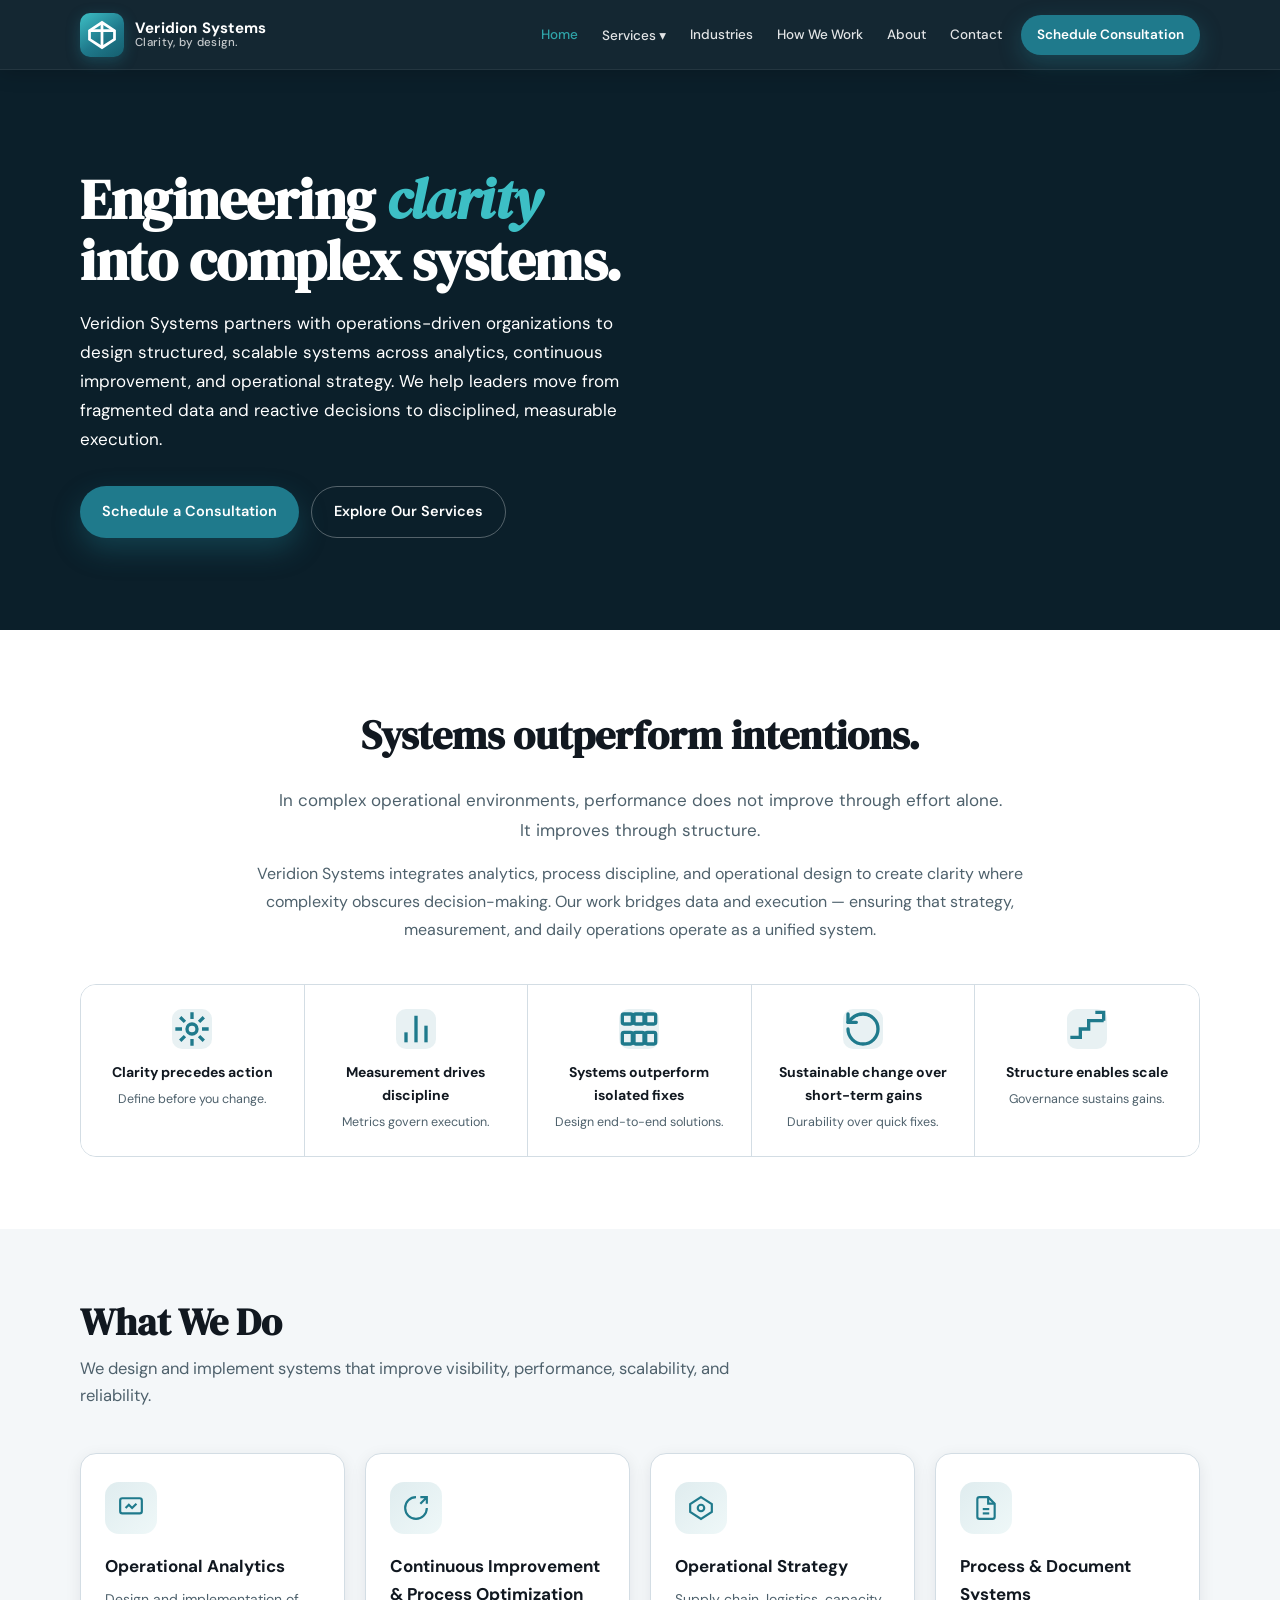
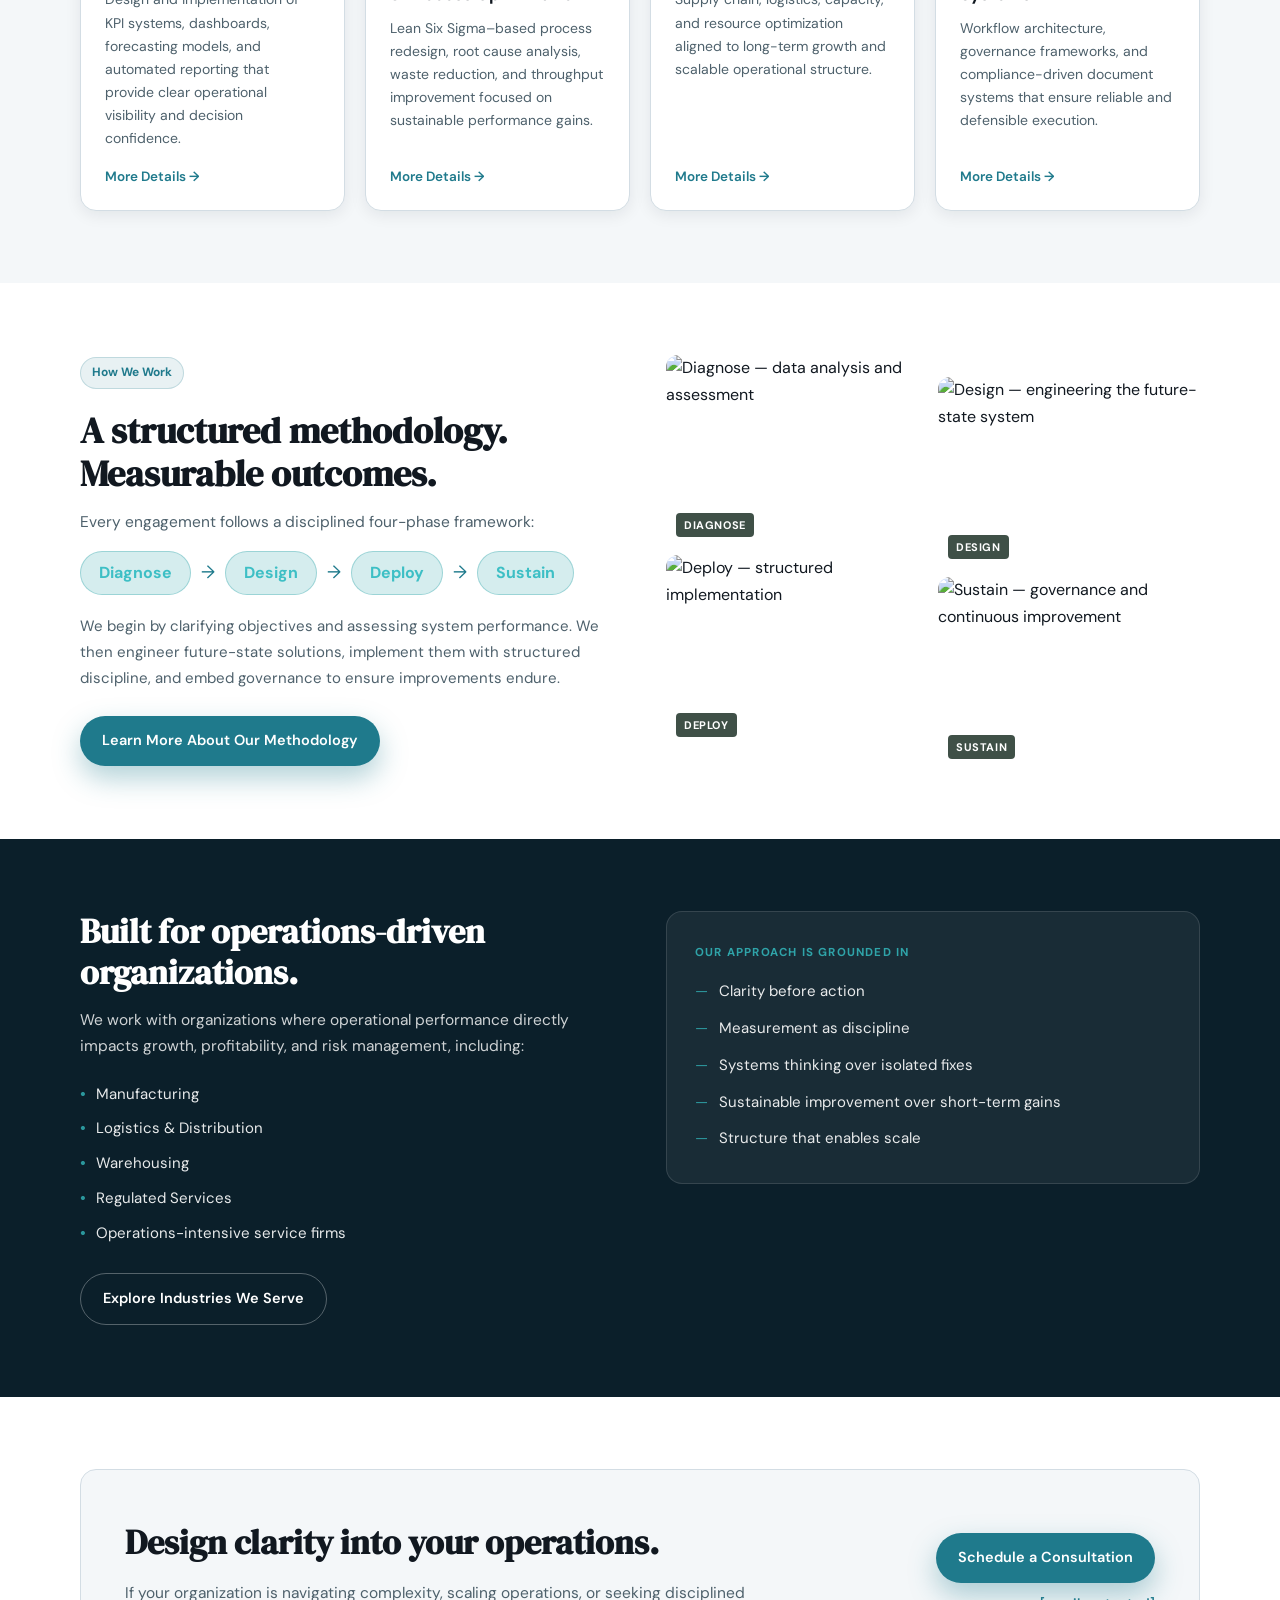
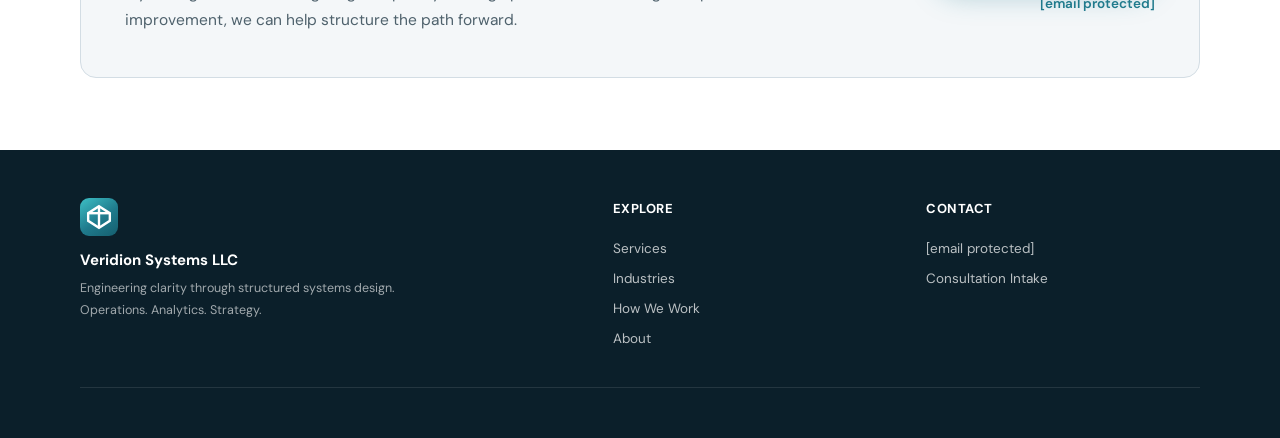
==== index.html @ 19aba58c "Add files via upload" ====
<!doctype html>
<html lang="en">
<head>
  <meta charset="utf-8"/>
  <meta name="viewport" content="width=device-width, initial-scale=1"/>
  <title>Veridion Systems — Engineering Consulting | Clarity, by design.</title>
  <meta name="description" content="Veridion Systems partners with operations-driven organizations to design structured, scalable systems across analytics, continuous improvement, and operational strategy."/>
  <link rel="stylesheet" href="assets/css/main.css"/>
</head>
<body>

<header class="site-header">
  <div class="container">
    <div class="navbar">
      <a class="brand" href="index.html">
        <div class="brand-logo">
          <svg viewBox="0 0 24 24" fill="none" stroke="currentColor" stroke-width="2.2">
            <polygon points="12,2 22,8.5 22,15.5 12,22 2,15.5 2,8.5"/>
            <line x1="12" y1="2" x2="12" y2="22"/>
            <line x1="2" y1="8.5" x2="22" y2="8.5"/>
          </svg>
        </div>
        <div class="brand-name"><strong>Veridion Systems</strong><span>Clarity, by design.</span></div>
      </a>
      <button class="mobile-toggle" type="button" data-nav-toggle>☰ Menu</button>
      <nav class="nav" data-nav>
        <a href="index.html" aria-current="page">Home</a>
        <div class="dropdown">
          <a href="services.html">Services ▾</a>
          <div class="dropdown-panel">
            <a href="services.html#analytics">Operational Analytics</a>
            <a href="services.html#improvement">Continuous Improvement &amp; Process Optimization</a>
            <a href="services.html#strategy">Operational Strategy</a>
            <a href="services.html#systems">Process &amp; Document Systems</a>
          </div>
        </div>
        <a href="industries.html">Industries</a>
        <a href="how-we-work.html">How We Work</a>
        <a href="about.html">About</a>
        <a href="contact.html">Contact</a>
        <a href="contact.html" class="cta-btn">Schedule Consultation</a>
      </nav>
    </div>
  </div>
</header>

<!-- HERO -->
<section class="hero">
  <div class="container">
    <div class="hero-inner">
      <h1 class="fade-up fade-up-d1">Engineering <em>clarity</em><br>into complex systems.</h1>
      <p class="fade-up fade-up-d2">
        Veridion Systems partners with operations-driven organizations to design structured, scalable systems across analytics,
        continuous improvement, and operational strategy. We help leaders move from fragmented data and reactive decisions
        to disciplined, measurable execution.
      </p>
      <div class="btn-row fade-up fade-up-d3">
        <a href="contact.html" class="btn btn-primary">Schedule a Consultation</a>
        <a href="services.html" class="btn btn-outline">Explore Our Services</a>
      </div>
    </div>
  </div>
</section>

<!-- POSITIONING -->
<section class="section">
  <div class="container">
    <div style="max-width:820px;margin:0 auto;text-align:center;" data-reveal>
      <h2 class="serif" style="font-size:clamp(28px,3.5vw,40px);margin-bottom:18px;">Systems outperform intentions.</h2>
      <p style="font-size:17px;color:var(--muted);line-height:1.75;margin-bottom:14px;">
        In complex operational environments, performance does not improve through effort alone.<br>
        It improves through structure.
      </p>
      <p style="font-size:16px;color:var(--muted);line-height:1.75;">
        Veridion Systems integrates analytics, process discipline, and operational design to create clarity where complexity
        obscures decision-making. Our work bridges data and execution — ensuring that strategy, measurement, and daily operations
        operate as a unified system.
      </p>
    </div>

    <div class="principles-grid mt-10" data-reveal>
      <div class="principle-item">
        <div class="p-icon"><svg viewBox="0 0 24 24" fill="none" stroke="currentColor" stroke-width="2"><circle cx="12" cy="12" r="3"/><path d="M12 2v4M12 18v4M4.93 4.93l2.83 2.83M16.24 16.24l2.83 2.83M2 12h4M18 12h4M4.93 19.07l2.83-2.83M16.24 7.76l2.83-2.83"/></svg></div>
        <h4>Clarity precedes action</h4>
        <p>Define before you change.</p>
      </div>
      <div class="principle-item">
        <div class="p-icon"><svg viewBox="0 0 24 24" fill="none" stroke="currentColor" stroke-width="2"><line x1="18" y1="20" x2="18" y2="10"/><line x1="12" y1="20" x2="12" y2="4"/><line x1="6" y1="20" x2="6" y2="14"/></svg></div>
        <h4>Measurement drives discipline</h4>
        <p>Metrics govern execution.</p>
      </div>
      <div class="principle-item">
        <div class="p-icon"><svg viewBox="0 0 24 24" fill="none" stroke="currentColor" stroke-width="2"><rect x="2" y="3" width="6" height="6" rx="1"/><rect x="9" y="3" width="6" height="6" rx="1"/><rect x="16" y="3" width="6" height="6" rx="1"/><rect x="2" y="14" width="6" height="7" rx="1"/><rect x="9" y="14" width="6" height="7" rx="1"/><rect x="16" y="14" width="6" height="7" rx="1"/></svg></div>
        <h4>Systems outperform isolated fixes</h4>
        <p>Design end-to-end solutions.</p>
      </div>
      <div class="principle-item">
        <div class="p-icon"><svg viewBox="0 0 24 24" fill="none" stroke="currentColor" stroke-width="2" stroke-linecap="round" stroke-linejoin="round">
          <path d="M3 12a9 9 0 1 0 9-9 9.75 9.75 0 0 0-6.74 2.74L3 8"/>
          <path d="M3 3v5h5"/>
        </svg></div>
        <h4>Sustainable change over short-term gains</h4>
        <p>Durability over quick fixes.</p>
      </div>
      <div class="principle-item">
        <div class="p-icon"><svg viewBox="0 0 24 24" fill="none" stroke="currentColor" stroke-width="2"><polyline points="22,7 13,7 13,12 8,12 8,17 2,17"/><polyline points="17,2 22,2 22,7"/></svg></div>
        <h4>Structure enables scale</h4>
        <p>Governance sustains gains.</p>
      </div>
    </div>
  </div>
</section>

<!-- CORE SERVICES PREVIEW -->
<section class="section section-alt">
  <div class="container">
    <div class="section-header" data-reveal>
      <h2>What We Do</h2>
      <p>We design and implement systems that improve visibility, performance, scalability, and reliability.</p>
    </div>
    <div class="grid-4" data-reveal>
      <div class="service-card">
        <div class="s-icon"><svg viewBox="0 0 24 24" fill="none" stroke="currentColor" stroke-width="2"><rect x="2" y="3" width="20" height="14" rx="2"/><path d="M7 12l3-3 3 3 4-4"/></svg></div>
        <h3>Operational Analytics</h3>
        <p>Design and implementation of KPI systems, dashboards, forecasting models, and automated reporting that provide clear operational visibility and decision confidence.</p>
        <a href="services.html#analytics" class="more-link">More Details →</a>
      </div>
      <div class="service-card">
        <div class="s-icon"><svg viewBox="0 0 24 24" fill="none" stroke="currentColor" stroke-width="2"><path d="M12 2a10 10 0 1 0 10 10"/><path d="M22 2l-6 6M16 2h6v6"/></svg></div>
        <h3>Continuous Improvement &amp; Process Optimization</h3>
        <p>Lean Six Sigma–based process redesign, root cause analysis, waste reduction, and throughput improvement focused on sustainable performance gains.</p>
        <a href="services.html#improvement" class="more-link">More Details →</a>
      </div>
      <div class="service-card">
        <div class="s-icon"><svg viewBox="0 0 24 24" fill="none" stroke="currentColor" stroke-width="2"><polygon points="12,2 22,8.5 22,15.5 12,22 2,15.5 2,8.5"/><circle cx="12" cy="12" r="3"/></svg></div>
        <h3>Operational Strategy</h3>
        <p>Supply chain, logistics, capacity, and resource optimization aligned to long-term growth and scalable operational structure.</p>
        <a href="services.html#strategy" class="more-link">More Details →</a>
      </div>
      <div class="service-card">
        <div class="s-icon"><svg viewBox="0 0 24 24" fill="none" stroke="currentColor" stroke-width="2"><path d="M14 2H6a2 2 0 0 0-2 2v16a2 2 0 0 0 2 2h12a2 2 0 0 0 2-2V8z"/><polyline points="14,2 14,8 20,8"/><line x1="9" y1="13" x2="15" y2="13"/><line x1="9" y1="17" x2="15" y2="17"/></svg></div>
        <h3>Process &amp; Document Systems</h3>
        <p>Workflow architecture, governance frameworks, and compliance-driven document systems that ensure reliable and defensible execution.</p>
        <a href="services.html#systems" class="more-link">More Details →</a>
      </div>
    </div>
  </div>
</section>

<!-- HOW WE WORK PREVIEW -->
<section class="section">
  <div class="container">
    <div style="display:grid;grid-template-columns:1fr 1fr;gap:52px;align-items:center;" data-reveal>
      <div>
        <div class="badge">How We Work</div>
        <h2 class="serif" style="font-size:clamp(24px,3vw,36px);line-height:1.2;margin:10px 0 14px;">
          A structured methodology.<br>Measurable outcomes.
        </h2>
        <p style="color:var(--muted);font-size:15.5px;line-height:1.75;margin-bottom:14px;">Every engagement follows a disciplined four-phase framework:</p>
        <div class="fw-steps" style="margin-bottom:18px;">
          <div class="fw-step"><span>Diagnose</span></div>
          <div class="fw-arrow">→</div>
          <div class="fw-step"><span>Design</span></div>
          <div class="fw-arrow">→</div>
          <div class="fw-step"><span>Deploy</span></div>
          <div class="fw-arrow">→</div>
          <div class="fw-step"><span>Sustain</span></div>
        </div>
        <p style="color:var(--muted);font-size:15px;line-height:1.75;margin-bottom:24px;">
          We begin by clarifying objectives and assessing system performance. We then engineer future-state solutions,
          implement them with structured discipline, and embed governance to ensure improvements endure.
        </p>
        <a href="how-we-work.html" class="btn btn-primary">Learn More About Our Methodology</a>
      </div>
      <div style="display:grid;grid-template-columns:1fr 1fr;gap:10px;">
        <!-- Diagnose: analyst reviewing KPI screens -->
        <div style="position:relative;border-radius:12px;overflow:hidden;height:190px;">
          <img src="https://images.unsplash.com/photo-1460925895917-afdab827c52f?w=600&q=85" alt="Diagnose — data analysis and assessment" style="width:100%;height:100%;object-fit:cover;">
          <div style="position:absolute;bottom:8px;left:10px;background:rgba(10,31,20,.78);color:white;font-size:11px;font-weight:700;letter-spacing:.6px;text-transform:uppercase;padding:3px 8px;border-radius:4px;">Diagnose</div>
        </div>
        <!-- Design: structured planning session -->
        <div style="position:relative;border-radius:12px;overflow:hidden;height:190px;margin-top:22px;">
          <img src="https://images.unsplash.com/photo-1507679799987-c73779587ccf?w=600&q=85" alt="Design — engineering the future-state system" style="width:100%;height:100%;object-fit:cover;">
          <div style="position:absolute;bottom:8px;left:10px;background:rgba(10,31,20,.78);color:white;font-size:11px;font-weight:700;letter-spacing:.6px;text-transform:uppercase;padding:3px 8px;border-radius:4px;">Design</div>
        </div>
        <!-- Deploy: team execution on the floor -->
        <div style="position:relative;border-radius:12px;overflow:hidden;height:190px;margin-top:-22px;">
          <img src="https://images.unsplash.com/photo-1553413077-190dd305871c?w=600&q=85" alt="Deploy — structured implementation" style="width:100%;height:100%;object-fit:cover;">
          <div style="position:absolute;bottom:8px;left:10px;background:rgba(10,31,20,.78);color:white;font-size:11px;font-weight:700;letter-spacing:.6px;text-transform:uppercase;padding:3px 8px;border-radius:4px;">Deploy</div>
        </div>
        <!-- Sustain: document review and governance -->
        <div style="position:relative;border-radius:12px;overflow:hidden;height:190px;">
          <img src="https://images.unsplash.com/photo-1450101499163-c8848c66ca85?w=600&q=85" alt="Sustain — governance and continuous improvement" style="width:100%;height:100%;object-fit:cover;">
          <div style="position:absolute;bottom:8px;left:10px;background:rgba(10,31,20,.78);color:white;font-size:11px;font-weight:700;letter-spacing:.6px;text-transform:uppercase;padding:3px 8px;border-radius:4px;">Sustain</div>
        </div>
      </div>
    </div>
  </div>
</section>

<!-- WHO WE SERVE + PRINCIPLES -->
<section class="section section-dark">
  <div class="container">
    <div style="display:grid;grid-template-columns:1fr 1fr;gap:52px;align-items:start;" data-reveal>
      <div>
        <h2 class="serif text-white" style="font-size:clamp(22px,2.8vw,34px);margin-bottom:14px;line-height:1.2;">
          Built for operations-driven organizations.
        </h2>
        <p style="opacity:.80;margin-bottom:22px;font-size:15.5px;line-height:1.7;">
          We work with organizations where operational performance directly impacts growth, profitability, and risk management, including:
        </p>
        <ul style="display:flex;flex-direction:column;gap:10px;margin-bottom:28px;">
          <li style="display:flex;gap:10px;align-items:center;opacity:.90;font-size:15px;"><span style="color:var(--cyan);font-weight:700;">•</span> Manufacturing</li>
          <li style="display:flex;gap:10px;align-items:center;opacity:.90;font-size:15px;"><span style="color:var(--cyan);font-weight:700;">•</span> Logistics &amp; Distribution</li>
          <li style="display:flex;gap:10px;align-items:center;opacity:.90;font-size:15px;"><span style="color:var(--cyan);font-weight:700;">•</span> Warehousing</li>
          <li style="display:flex;gap:10px;align-items:center;opacity:.90;font-size:15px;"><span style="color:var(--cyan);font-weight:700;">•</span> Regulated Services</li>
          <li style="display:flex;gap:10px;align-items:center;opacity:.90;font-size:15px;"><span style="color:var(--cyan);font-weight:700;">•</span> Operations-intensive service firms</li>
        </ul>
        <a href="industries.html" class="btn btn-outline">Explore Industries We Serve</a>
      </div>
      <div style="background:rgba(255,255,255,.06);border:1px solid rgba(255,255,255,.12);border-radius:var(--radius);padding:32px 28px;">
        <div style="font-size:11.5px;font-weight:700;letter-spacing:1.2px;text-transform:uppercase;color:var(--cyan);margin-bottom:16px;">Our Approach Is Grounded In</div>
        <ul style="display:flex;flex-direction:column;gap:12px;">
          <li style="display:flex;gap:11px;align-items:flex-start;font-size:15px;opacity:.90;"><span style="color:var(--cyan);flex-shrink:0;">—</span> Clarity before action</li>
          <li style="display:flex;gap:11px;align-items:flex-start;font-size:15px;opacity:.90;"><span style="color:var(--cyan);flex-shrink:0;">—</span> Measurement as discipline</li>
          <li style="display:flex;gap:11px;align-items:flex-start;font-size:15px;opacity:.90;"><span style="color:var(--cyan);flex-shrink:0;">—</span> Systems thinking over isolated fixes</li>
          <li style="display:flex;gap:11px;align-items:flex-start;font-size:15px;opacity:.90;"><span style="color:var(--cyan);flex-shrink:0;">—</span> Sustainable improvement over short-term gains</li>
          <li style="display:flex;gap:11px;align-items:flex-start;font-size:15px;opacity:.90;"><span style="color:var(--cyan);flex-shrink:0;">—</span> Structure that enables scale</li>
        </ul>
      </div>
    </div>
  </div>
</section>

<!-- CTA -->
<section class="section">
  <div class="container">
    <div style="display:grid;grid-template-columns:1fr auto;gap:40px;align-items:center;background:var(--bg);border:1px solid var(--border);border-radius:var(--radius);padding:44px;" data-reveal>
      <div>
        <h2 class="serif" style="font-size:clamp(24px,2.8vw,34px);margin-bottom:10px;">Design clarity into your operations.</h2>
        <p style="color:var(--muted);font-size:15.5px;line-height:1.7;max-width:620px;">
          If your organization is navigating complexity, scaling operations, or seeking disciplined improvement,
          we can help structure the path forward.
        </p>
      </div>
      <div style="display:flex;flex-direction:column;gap:10px;align-items:flex-end;flex-shrink:0;">
        <a href="contact.html" class="btn btn-primary">Schedule a Consultation</a>
        <a href="/cdn-cgi/l/email-protection#e980878f86a99f8c9b808d8086879a909a9d8c849ac78a8684" style="font-size:13.5px;color:var(--teal);font-weight:600;"><span class="__cf_email__" data-cfemail="5f363139301f293a2d363b3630312c262c2b3a322c713c3032">[email&#160;protected]</span></a>
      </div>
    </div>
  </div>
</section>

<footer class="footer">
  <div class="container">
    <div class="footer-grid">
      <div class="footer-brand">
        <div class="brand-logo-sm"><svg viewBox="0 0 24 24" fill="none" stroke="white" stroke-width="2.2"><polygon points="12,2 22,8.5 22,15.5 12,22 2,15.5 2,8.5"/><line x1="12" y1="2" x2="12" y2="22"/><line x1="2" y1="8.5" x2="22" y2="8.5"/></svg></div>
        <strong>Veridion Systems LLC</strong>
        <p>Engineering clarity through structured systems design.</p>
        <p>Operations. Analytics. Strategy.</p>
      </div>
      <div class="footer-col">
        <h4>Explore</h4>
        <a href="services.html">Services</a>
        <a href="industries.html">Industries</a>
        <a href="how-we-work.html">How We Work</a>
        <a href="about.html">About</a>
      </div>
      <div class="footer-col">
        <h4>Contact</h4>
        <a href="/cdn-cgi/l/email-protection#11787f777e516774637875787e7f62686265747c623f727e7c"><span class="__cf_email__" data-cfemail="b3daddd5dcf3c5d6c1dad7dadcddc0cac0c7d6dec09dd0dcde">[email&#160;protected]</span></a>
        <a href="contact.html">Consultation Intake</a>
        <a h
---- assets/css/main.css ----
/* =============================================
   VERIDION SYSTEMS — Main Stylesheet
   Palette: Navy #0B1F2A | Teal #1F7A8C | Cyan #2FA4A9
   Font: DM Sans (display) + DM Serif Display (headings)
   ============================================= */

@import url('https://fonts.googleapis.com/css2?family=DM+Sans:ital,wght@0,300;0,400;0,500;0,600;0,700;0,800;1,400&family=DM+Serif+Display:ital@0;1&display=swap');

:root {
  --navy:   #0B1F2A;
  --navy2:  #122433;
  --teal:   #1F7A8C;
  --cyan:   #2FA4A9;
  --cyan-light: #3DBFC5;
  --bg:     #F4F7F9;
  --bg2:    #EBF0F4;
  --text:   #111820;
  --muted:  #4E616C;
  --white:  #FFFFFF;
  --border: #D3DDE4;
  --shadow: 0 12px 40px rgba(11,31,42,.10);
  --shadow-sm: 0 4px 16px rgba(11,31,42,.08);
  --radius: 16px;
  --radius-sm: 10px;
  --max:    1120px;
  --hdr-h:  70px;
}

/* ── Reset & Base ── */
*, *::before, *::after { box-sizing: border-box; margin: 0; padding: 0; }
html { scroll-behavior: smooth; }
body {
  font-family: 'DM Sans', system-ui, -apple-system, sans-serif;
  font-size: 16px;
  line-height: 1.65;
  color: var(--text);
  background: var(--white);
  -webkit-font-smoothing: antialiased;
}
img { max-width: 100%; display: block; }
a { color: var(--teal); text-decoration: none; transition: color .2s; }
a:hover { color: var(--cyan); }
ul { list-style: none; padding: 0; margin: 0; }

/* ── Layout ── */
.container {
  width: min(var(--max), calc(100% - 48px));
  margin: 0 auto;
}

/* =============================================
   HEADER / NAV
   ============================================= */
.site-header {
  position: sticky;
  top: 0;
  z-index: 1000;
  height: var(--hdr-h);
  background: rgba(11,31,42,.96);
  backdrop-filter: blur(14px);
  border-bottom: 1px solid rgba(255,255,255,.07);
  box-shadow: 0 2px 20px rgba(0,0,0,.20);
}
.navbar {
  display: flex;
  align-items: center;
  justify-content: space-between;
  height: var(--hdr-h);
  gap: 16px;
}

/* Brand */
.brand {
  display: flex;
  align-items: center;
  gap: 11px;
  color: var(--white);
  font-weight: 700;
  flex-shrink: 0;
}
.brand-logo {
  width: 44px; height: 44px;
  border-radius: 10px;
  background: linear-gradient(145deg, #3DBFC5 0%, #1F7A8C 55%, #155E6E 100%);
  display: flex; align-items: center; justify-content: center;
  flex-shrink: 0;
  box-shadow: 0 4px 14px rgba(31,122,140,.40);
}
.brand-logo svg { width: 30px; height: 30px; }
.brand-logo-sm {
  width: 38px; height: 38px;
  border-radius: 9px;
  background: linear-gradient(145deg, #3DBFC5 0%, #1F7A8C 55%, #155E6E 100%);
  display: flex; align-items: center; justify-content: center;
  margin-bottom: 12px;
  flex-shrink: 0;
}
.brand-logo-sm svg { width: 26px; height: 26px; }
.brand-name { display: flex; flex-direction: column; line-height: 1.1; }
.brand-name strong { font-size: 15px; letter-spacing: .2px; }
.brand-name span { font-size: 11.5px; font-weight: 500; opacity: .75; letter-spacing: .3px; }

/* Nav divider */
.nav-divider {
  width: 1px; height: 28px;
  background: rgba(255,255,255,.15);
  flex-shrink: 0;
}

/* Nav links */
.nav {
  display: flex; align-items: center; gap: 2px;
}
.nav > a, .nav .dropdown > a {
  color: rgba(255,255,255,.88);
  font-weight: 500;
  font-size: 13.5px;
  padding: 8px 11px;
  border-radius: 8px;
  transition: background .18s, color .18s;
  white-space: nowrap;
}
.nav > a:hover, .nav .dropdown > a:hover {
  background: rgba(255,255,255,.09);
  color: var(--white);
}
.nav > a[aria-current="page"] { color: var(--cyan); }

.nav .cta-btn {
  background: var(--teal);
  color: white !important;
  padding: 9px 16px !important;
  border-radius: 999px !important;
  font-weight: 600 !important;
  box-shadow: 0 8px 22px rgba(31,122,140,.35);
  margin-left: 6px;
}
.nav .cta-btn:hover { background: var(--cyan) !important; }

/* Dropdown */
.dropdown { position: relative; }
.dropdown-panel {
  position: absolute; top: calc(100% + 4px); left: 0;
  min-width: 260px;
  background: var(--white);
  border: 1px solid var(--border);
  border-radius: var(--radius);
  box-shadow: 0 20px 50px rgba(11,31,42,.18);
  padding: 8px;
  z-index: 200;
  /* Use visibility+opacity instead of display:none so transitions work */
  visibility: hidden;
  opacity: 0;
  pointer-events: none;
  transform: translateY(6px);
  transition: opacity .18s ease, transform .18s ease, visibility 0s linear .25s;
}
/* Bridge the gap between trigger and panel so mouse movement doesn't close it */
.dropdown-panel::before {
  content: '';
  position: absolute;
  top: -12px; left: 0; right: 0;
  height: 12px;
}
.dropdown-panel a {
  display: block;
  padding: 10px 13px;
  border-radius: 9px;
  color: var(--text);
  font-size: 14px;
  font-weight: 500;
}
.dropdown-panel a:hover { background: var(--bg); color: var(--navy); }
.dropdown:hover .dropdown-panel,
.dropdown:focus-within .dropdown-panel {
  visibility: visible;
  opacity: 1;
  pointer-events: auto;
  transform: translateY(0);
  transition: opacity .18s ease, transform .18s ease, visibility 0s linear 0s;
}

/* Mobile toggle — hidden on desktop */
.mobile-toggle { display: none; }

/* =============================================
   HERO (Home)
   ============================================= */
.hero {
  position: relative;
  background: var(--navy);
  color: white;
  overflow: hidden;
  min-height: 560px;
  display: flex; align-items: center;
}
.hero::before {
  content: '';
  position: absolute; inset: 0;
  background:
    linear-gradient(108deg, rgba(11,31,42,.93) 38%, rgba(11,31,42,.50) 100%),
    url('https://images.unsplash.com/photo-1497366754035-f200968a6e72?w=1800&q=90') center/cover no-repeat;
  z-index: 0;
}
.hero-inner {
  position: relative; z-index: 1;
  padding: 80px 0 72px;
  max-width: 620px;
}
.kicker {
  display: inline-flex; align-items: center; gap: 8px;
  background: rgba(47,164,169,.18);
  border: 1px solid rgba(47,164,169,.35);
  color: var(--cyan-light);
  padding: 7px 14px;
  border-radius: 999px;
  font-size: 12.5px;
  font-weight: 600;
  letter-spacing: .4px;
  text-transform: uppercase;
  margin-bottom: 20px;
}
.kicker::before {
  content: '';
  width: 6px; height: 6px;
  border-radius: 50%;
  background: var(--cyan);
}
.hero h1 {
  font-family: 'DM Serif Display', Georgia, serif;
  font-size: clamp(36px, 5vw, 56px);
  line-height: 1.08;
  letter-spacing: -.5px;
  margin-bottom: 18px;
}
.hero h1 em { font-style: italic; color: var(--cyan-light); }
.hero p {
  font-size: 17px;
  line-height: 1.7;
  opacity: .88;
  max-width: 560px;
  margin-bottom: 32px;
}
.btn-row { display: flex; gap: 12px; flex-wrap: wrap; }

/* =============================================
   BUTTONS
   ============================================= */
.btn {
  display: inline-flex; align-items: center; gap: 8px;
  padding: 13px 22px;
  border-radius: 999px;
  font-weight: 600;
  font-size: 14.5px;
  border: none;
  cursor: pointer;
  font-family: inherit;
  transition: all .2s;
  text-decoration: none;
}
.btn-primary {
  background: var(--teal);
  color: white;
  box-shadow: 0 12px 28px rgba(31,122,140,.35);
}
.btn-primary:hover { background: var(--cyan); color: white; transform: translateY(-1px); }
.btn-outline {
  background: transparent;
  color: white;
  border: 1.5px solid rgba(255,255,255,.30);
}
.btn-outline:hover { background: rgba(255,255,255,.10); color: white; }
.btn-dark {
  background: var(--navy);
  color: white;
}
.btn-dark:hover { background: var(--navy2); color: white; }
.btn-teal-outline {
  background: transparent;
  color: var(--teal);
  border: 1.5px solid var(--teal);
}
.btn-teal-outline:hover { background: var(--teal); color: white; }

/* =============================================
   PAGE HERO (inner pages)
   ============================================= */
.page-hero {
  position: relative;
  background: var(--navy);
  color: white;
  overflow: hidden;
}
.page-hero::before {
  content: '';
  position: absolute; inset: 0;
  background-size: cover;
  background-position: center;
  opacity: .35;
  z-index: 0;
}
.page-hero.hero-services::before {
  /* Collaborative team around table — faces visible, teamwork energy */
  background-image: url('https://images.unsplash.com/photo-1573164713714-d95e436ab8d6?w=1800&q=90');
  background-position: center 35%;
}
.page-hero.hero-how::before {
  /* Tech team collaborating on laptops/screens */
  background-image: url('https://images.unsplash.com/photo-1519389950473-47ba0277781c?w=1600&q=85');
}
.page-hero.hero-industries::before {
  /* Aerial view of industrial/manufacturing complex */
  background-image: url('https://images.unsplash.com/photo-1545987796-200677ee1011?w=1600&q=85');
}
.page-hero.hero-about::before {
  /* Architectural precision — clean lines, structure, clarity */
  background-image: url('https://images.unsplash.com/photo-1486325212027-8081e485255e?w=1800&q=90');
  background-position: center 60%;
}
.page-hero.hero-contact::before {
  /* Modern office/consultation environment */
  background-image: url('https://images.unsplash.com/photo-1497366811353-6870744d04b2?w=1600&q=85');
}
.page-hero-inner {
  position: relative; z-index: 1;
  padding: 64px 0 56px;
  max-width: 700px;
}
.page-eyebrow {
  display: block;
  font-size: 12px;
  font-weight: 700;
  letter-spacing: 1.5px;
  text-transform: uppercase;
  color: var(--cyan);
  margin-bottom: 12px;
}
.page-hero h1 {
  font-family: 'DM Serif Display', serif;
  font-size: clamp(30px, 4vw, 46px);
  line-height: 1.12;
  margin-bottom: 14px;
}
.page-hero p {
  font-size: 16.5px;
  opacity: .88;
  max-width: 620px;
  line-height: 1.7;
}

/* =============================================
   SECTIONS
   ============================================= */
.section { padding: 72px 0; }
.section-sm { padding: 48px 0; }
.section-alt { background: var(--bg); }
.section-dark { background: var(--navy); color: white; }
.section-dark .muted { opacity: .75; }

.section-header { margin-bottom: 44px; }
.section-header h2 {
  font-family: 'DM Serif Display', serif;
  font-size: clamp(26px, 3.5vw, 38px);
  line-height: 1.15;
  margin-bottom: 10px;
}
.section-header p { color: var(--muted); max-width: 680px; font-size: 16.5px; }
.section-header.center { text-align: center; }
.section-header.center p { margin: 0 auto; }

.divider-line {
  display: flex; align-items: center; gap: 16px;
  margin-bottom: 10px;
}
.divider-line::before, .divider-line::after {
  content: ''; flex: 1; height: 1px; background: var(--border);
}
.divider-line.dark::before, .divider-line.dark::after {
  background: rgba(255,255,255,.12);
}

/* =============================================
   GRID / CARDS
   ============================================= */
.grid-4 {
  display: grid;
  grid-template-columns: repeat(4, 1fr);
  gap: 20px;
}
.grid-3 {
  display: grid;
  grid-template-columns: repeat(3, 1fr);
  gap: 20px;
}
.grid-2 {
  display: grid;
  grid-template-columns: repeat(2, 1fr);
  gap: 24px;
}

.card {
  background: white;
  border: 1px solid var(--border);
  border-radius: var(--radius);
  box-shadow: var(--shadow-sm);
  padding: 26px 24px;
  transition: box-shadow .2s, transform .2s;
}
.card:hover { box-shadow: var(--shadow); transform: translateY(-2px); }
.card-dark {
  background: rgba(255,255,255,.06);
  border-color: rgba(255,255,255,.10);
}
.card-dark:hover { background: rgba(255,255,255,.09); }

.card-icon {
  width: 48px; height: 48px;
  border-radius: 12px;
  background: rgba(31,122,140,.12);
  display: flex; align-items: center; justify-content: center;
  margin-bottom: 16px;
  color: var(--teal);
}
.card-icon svg { width: 24px; height: 24px; }

.card h3 {
  font-size: 17px;
  font-weight: 700;
  margin-bottom: 8px;
  line-height: 1.3;
}
.card p { font-size: 14.5px; color: var(--muted); line-height: 1.65; margin: 0; }

.card-link {
  display: inline-flex; align-items: center; gap: 6px;
  font-size: 13.5px; font-weight: 600;
  color: var(--teal);
  margin-top: 14px;
}
.card-link:hover { color: var(--cyan); gap: 10px; }

@media (max-width: 960px) {
  .grid-4 { grid-template-columns: repeat(2, 1fr); }
  .grid-3 { grid-template-columns: 1fr 1fr; }
}
@media (max-width: 640px) {
  .grid-4, .grid-3, .grid-2 { grid-template-columns: 1fr; }
}

/* =============================================
   SERVICE CARDS (home) — icon + title + blurb
   ============================================= */
.service-card {
  background: white;
  border: 1px solid var(--border);
  border-radius: var(--radius);
  box-shadow: var(--shadow-sm);
  padding: 28px 24px 22px;
  transition: box-shadow .22s, transform .22s;
  display: flex; flex-direction: column;
}
.service-card:hover { box-shadow: var(--shadow); transform: translateY(-3px); }
.service-card .s-icon {
  width: 52px; height: 52px;
  border-radius: 14px;
  background: linear-gradient(135deg, rgba(31,122,140,.14), rgba(47,164,169,.08));
  display: flex; align-items: center; justify-content: center;
  margin-bottom: 18px;
  color: var(--teal);
}
.service-card .s-icon svg { width: 26px; height: 26px; }
.service-card h3 { font-size: 17px; font-weight: 700; margin-bottom: 8px; }
.service-card p { font-size: 14px; color: var(--muted); flex: 1; margin-bottom: 16px; }
.service-card .more-link {
  display: inline-flex; align-items: center; gap: 6px;
  font-size: 13.5px; font-weight: 600; color: var(--teal);
}
.service-card .more-link:hover { color: var(--cyan); gap: 9px; }

/* =============================================
   SPLIT ROW (image + text)
   ============================================= */
.split {
  display: grid;
  grid-template-columns: 1fr 1fr;
  gap: 0;
  align-items: stretch;
  border-radius: var(--radius);
  overflow: hidden;
  box-shadow: var(--shadow);
}
.split.reverse { direction: rtl; }
.split.reverse > * { direction: ltr; }
.split-img {
  min-height: 300px;
  background-size: cover;
  background-position: center;
  position: relative;
}
.split-img-overlay {
  position: absolute; inset: 0;
  background: linear-gradient(135deg, rgba(11,31,42,.25), transparent);
}
.split-body {
  background: white;
  padding: 40px 44px;
  display: flex; flex-direction: column; justify-content: center;
}
.split-body.dark {
  background: var(--navy);
  color: white;
}

@media (max-width: 760px) {
  .split { grid-template-columns: 1fr; }
  .split-img { min-height: 220px; }
  .split-body { padding: 28px 24px; }
}

/* =============================================
   PHASE STEPS (How We Work)
   ============================================= */
.phase-flow {
  display: flex; align-items: center; gap: 0;
  background: white;
  border: 1px solid var(--border);
  border-radius: var(--radius);
  overflow: hidden;
  margin: 24px 0 40px;
}
.phase-step {
  flex: 1;
  display: flex; align-items: center; justify-content: center;
  padding: 16px 12px;
  font-weight: 700;
  font-size: 15px;
  color: var(--muted);
  gap: 10px;
  position: relative;
  cursor: default;
  transition: background .2s;
}
.phase-step.active {
  background: var(--teal);
  color: white;
}
.phase-step:not(:last-child)::after {
  content: '→';
  position: absolute; right: -10px;
  color: var(--border);
  font-size: 18px;
  z-index: 1;
}
.phase-step .ph-num {
  width: 28px; height: 28px;
  border-radius: 50%;
  background: rgba(255,255,255,.2);
  display: flex; align-items: center; justify-content: center;
  font-size: 12px; font-weight: 800;
}

@media (max-width: 640px) {
  .phase-flow { flex-direction: column; }
  .phase-step:not(:last-child)::after { content: '↓'; right: auto; bottom: -10px; }
}

/* =============================================
   PHASE DETAIL ROWS
   ============================================= */
.phase-detail {
  display: grid;
  grid-template-columns: 280px 1fr;
  gap: 0;
  border-radius: var(--radius);
  overflow: hidden;
  box-shadow: var(--shadow-sm);
  border: 1px solid var(--border);
  margin-bottom: 24px;
}
.phase-detail-img {
  min-height: 260px;
  background-size: cover;
  background-position: center;
  position: relative;
}
.phase-detail-img .phase-badge {
  position: absolute; bottom: 14px; left: 14px;
  background: rgba(11,31,42,.82);
  border: 1px solid rgba(47,164,169,.4);
  color: var(--cyan-light);
  padding: 6px 13px;
  border-radius: 999px;
  font-size: 12px; font-weight: 700;
  backdrop-filter: blur(6px);
}
.phase-detail-body {
  background: white;
  padding: 28px 32px;
}
.phase-detail-body h3 {
  font-family: 'DM Serif Display', serif;
  font-size: 24px;
  margin-bottom: 6px;
}
.phase-detail-body .tagline {
  color: var(--teal);
  font-weight: 600;
  font-size: 15px;
  margin-bottom: 16px;
}
.phase-list {
  display: grid; grid-template-columns: 1fr 1fr; gap: 4px 20px;
  margin-bottom: 14px;
}
.phase-list li {
  font-size: 14px; color: var(--muted);
  display: flex; align-items: flex-start; gap: 7px;
  padding: 3px 0;
}
.phase-list li::before {
  content: '✓';
  color: var(--teal); font-weight: 700; flex-shrink: 0;
  margin-top: 1px;
}
.deliverable-box {
  background: var(--bg);
  border-left: 3px solid var(--teal);
  padding: 10px 14px;
  border-radius: 0 8px 8px 0;
  font-size: 13.5px;
}
.deliverable-box strong { color: var(--navy); }
.deliverable-box span { color: var(--muted); }

@media (max-width: 760px) {
  .phase-detail { grid-template-columns: 1fr; }
  .phase-detail-img { min-height: 180px; }
}

/* =============================================
   SERVICE DETAIL ROWS (Services page)
   ============================================= */
.service-row {
  display: grid;
  grid-template-columns: 300px 1fr;
  gap: 0;
  border-radius: var(--radius);
  overflow: hidden;
  box-shadow: var(--shadow-sm);
  border: 1px solid var(--border);
  margin-bottom: 24px;
  background: white;
}
.service-row-img {
  min-height: 280px;
  background-size: cover; background-position: center;
  position: relative;
}
.service-row-img .s-overlay {
  position: absolute; inset: 0;
  background: linear-gradient(180deg, transparent 60%, rgba(11,31,42,.55));
}
.service-row-img .s-icon-badge {
  position: absolute; bottom: 14px; right: 14px;
  width: 46px; height: 46px;
  background: var(--teal);
  border-radius: 12px;
  display: flex; align-items: center; justify-content: center;
  color: white;
}
.service-row-img .s-icon-badge svg { width: 24px; height: 24px; }
.service-row-body { padding: 28px 32px; }
.service-row-body h3 {
  font-family: 'DM Serif Display', serif;
  font-size: 22px; margin-bottom: 4px;
}
.service-row-body .s-tagline {
  color: var(--teal); font-weight: 600; font-size: 14.5px;
  margin-bottom: 10px;
}
.service-row-body p { font-size: 14.5px; color: var(--muted); margin-bottom: 14px; }
.deliverables-row {
  display: flex; flex-wrap: wrap; gap: 6px;
  margin-bottom: 14px;
}
.del-tag {
  display: inline-flex; align-items: center; gap: 5px;
  background: rgba(31,122,140,.08);
  border: 1px solid rgba(31,122,140,.18);
  color: var(--navy);
  padding: 5px 11px;
  border-radius: 999px;
  font-size: 12.5px; font-weight: 600;
}
.del-tag::before { content: '✓'; color: var(--teal); font-size: 11px; }

@media (max-width: 760px) {
  .service-row { grid-template-columns: 1fr; }
  .service-row-img { min-height: 200px; }
  .service-row-body { padding: 22px 20px; }
}

/* =============================================
   ENGAGEMENT MODELS
   ============================================= */
.engage-grid {
  display: grid;
  grid-template-columns: repeat(3, 1fr);
  gap: 0;
  border-radius: var(--radius);
  overflow: hidden;
  border: 1px solid var(--border);
  box-shadow: var(--shadow-sm);
}
.engage-item {
  padding: 28px 26px;
  background: white;
  border-right: 1px solid var(--border);
}
.engage-item:last-child { border-right: 0; }
.engage-item h4 { font-size: 16px; font-weight: 700; margin-bottom: 6px; }
.engage-item p { font-size: 13.5px; color: var(--muted); }

@media (max-width: 760px) {
  .engage-grid { grid-template-columns: 1fr; }
  .engage-item { border-right: 0; border-bottom: 1px solid var(--border); }
  .engage-item:last-child { border-bottom: 0; }
}

/* =============================================
   INDUSTRIES ROWS
   ============================================= */
.industry-row {
  display: grid;
  grid-template-columns: 260px 1fr;
  gap: 0;
  border-radius: var(--radius);
  overflow: hidden;
  box-shadow: var(--shadow-sm);
  border: 1px solid var(--border);
  background: white;
  margin-bottom: 24px;
}
.industry-row-img {
  min-height: 260px;
  background-size: cover; background-position: center;
  position: relative;
}
.industry-row-img::after {
  content: '';
  position: absolute; inset: 0;
  background: linear-gradient(135deg, rgba(11,31,42,.30), transparent);
}
.industry-row-body { padding: 26px 30px; }
.industry-row-body h3 { font-size: 20px; font-weight: 700; margin-bottom: 6px; }
.industry-row-body .i-lead { font-size: 14.5px; color: var(--muted); margin-bottom: 16px; }

.two-col-list {
  display: grid; grid-template-columns: 1fr 1fr; gap: 0 20px;
  margin-bottom: 14px;
}
.two-col-list h5 { font-size: 12.5px; font-weight: 700; color: var(--navy); margin-bottom: 8px; text-transform: uppercase; letter-spacing: .5px; }
.two-col-list ul li {
  font-size: 13.5px; color: var(--muted);
  padding: 3px 0;
  display: flex; gap: 7px; align-items: flex-start;
}
.two-col-list ul li::before { content: '–'; color: var(--teal); flex-shrink: 0; }

.case-toggle {
  background: var(--bg);
  border: 1px solid var(--border);
  border-radius: var(--radius-sm);
  overflow: hidden;
  margin-top: 12px;
}
.case-toggle summary {
  list-style: none;
  display: flex; align-items: center; justify-content: space-between;
  padding: 12px 16px;
  cursor: pointer;
  font-weight: 600; font-size: 14px; color: var(--navy);
}
.case-toggle summary::-webkit-details-marker { display: none; }
.case-toggle summary .toggle-icon { transition: transform .2s; }
details[open] .toggle-icon { transform: rotate(45deg); }
.case-body {
  padding: 14px 16px 16px;
  border-top: 1px solid var(--border);
  font-size: 14px;
}
.case-body p { margin-bottom: 10px; color: var(--muted); }
.case-body strong { color: var(--navy); }
.case-body ul li {
  padding: 3px 0; color: var(--muted);
  display: flex; gap: 7px;
}
.case-body ul li::before { content: '✓'; color: var(--teal); flex-shrink: 0; }

@media (max-width: 760px) {
  .industry-row { grid-template-columns: 1fr; }
  .industry-row-img { min-height: 180px; }
  .two-col-list { grid-template-columns: 1fr; }
}

/* =============================================
   HOW WE WORK — Framework Banner
   ============================================= */
.framework-banner {
  background: var(--navy);
  color: white;
  border-radius: var(--radius);
  padding: 36px 40px;
  margin-bottom: 40px;
}
.framework-banner h2 {
  font-family: 'DM Serif Display', serif;
  font-size: 28px;
  margin-bottom: 6px;
}
.framework-banner p { opacity: .80; font-size: 15px; margin-bottom: 22px; }
.fw-steps {
  display: flex; align-items: center; gap: 10px;
  flex-wrap: wrap;
}
.fw-step {
  display: flex; align-items: center; gap: 8px;
  font-weight: 700; font-size: 16px;
}
.fw-step span {
  background: rgba(47,164,169,.20);
  border: 1px solid rgba(47,164,169,.35);
  color: var(--cyan-light);
  padding: 8px 18px;
  border-radius: 999px;
}
.fw-arrow { color: var(--teal); font-size: 18px; }

/* =============================================
   ABOUT PAGE — LEADERSHIP CARDS
   ============================================= */
.leadership-card {
  background: white;
  border: 1px solid var(--border);
  border-radius: var(--radius);
  box-shadow: var(--shadow-sm);
  padding: 28px 26px;
}
.lc-avatar {
  width: 56px; height: 56px;
  border-radius: 50%;
  background: linear-gradient(135deg, var(--teal), var(--cyan));
  display: flex; align-items: center; justify-content: center;
  color: white; font-size: 22px; font-weight: 700;
  margin-bottom: 16px;
}
.lc-role { font-size: 13px; color: var(--teal); font-weight: 600; margin-bottom: 10px; }
.leadership-card h3 { font-size: 18px; font-weight: 700; margin-bottom: 4px; }
.leadership-card p { font-size: 14px; color: var(--muted); }

/* Portrait photo treatment — sharp, polished, professional */
.portrait-photo {
  background-size: cover;
  background-repeat: no-repeat;
  filter: brightness(1.04) contrast(1.06) saturate(0.92);
  transition: filter .3s;
}
.portrait-photo:hover {
  filter: brightness(1.07) contrast(1.08) saturate(1.0);
}

/* =============================================
   PRINCIPLES
   ============================================= */
.principles-grid {
  display: grid;
  grid-template-columns: repeat(5, 1fr);
  gap: 0;
  border-radius: var(--radius);
  overflow: hidden;
  border: 1px solid var(--border);
}
@media (max-width: 960px) {
  .principles-grid { grid-template-columns: repeat(3, 1fr); }
  .principles-grid .principle-item:nth-child(3) { border-right: 0; }
  .principles-grid .principle-item:nth-child(4),
  .principles-grid .principle-item:nth-child(5) { border-top: 1px solid var(--border); }
}
@media (max-width: 640px) {
  .principles-grid { grid-template-columns: 1fr 1fr; }
}
.principle-item {
  padding: 24px 20px;
  background: white;
  border-right: 1px solid var(--border);
  text-align: center;
}
.principle-item:last-child { border-right: 0; }
.principle-item .p-icon {
  width: 40px; height: 40px;
  border-radius: 10px;
  background: rgba(31,122,140,.10);
  display: flex; align-items: center; justify-content: center;
  margin: 0 auto 12px;
  color: var(--teal);
}
.principle-item h4 { font-size: 14px; font-weight: 700; margin-bottom: 5px; }
.principle-item p { font-size: 12.5px; color: var(--muted); }

@media (max-width: 760px) {
  .principles-grid { grid-template-columns: 1fr 1fr; }
  .principle-item:nth-child(even) { border-right: 0; }
  .principle-item:nth-child(1),
  .principle-item:nth-child(2),
  .principle-item:nth-child(3),
  .principle-item:nth-child(4) { border-bottom: 1px solid var(--border); }
  /* 5th item: span full width and center */
  .principle-item--last {
    grid-column: 1 / -1;
    border-right: 0 !important;
    border-bottom: 0 !important;
    display: flex;
    flex-direction: column;
    align-items: center;
  }
}

/* =============================================
   CTA BAND
   ============================================= */
.cta-band {
  background: linear-gradient(135deg, var(--navy), var(--navy2));
  color: white;
  border-radius: var(--radius);
  padding: 48px 44px;
  display: grid;
  grid-template-columns: 1fr auto;
  gap: 32px;
  align-items: center;
}
.cta-band h2 {
  font-family: 'DM Serif Display', serif;
  font-size: 28px; margin-bottom: 8px;
}
.cta-band p { opacity: .80; font-size: 15.5px; }
.cta-band-actions { display: flex; flex-direction: column; gap: 10px; align-items: flex-end; }

@media (max-width: 760px) {
  .cta-band { grid-template-columns: 1fr; }
  .cta-band-actions { align-items: flex-start; flex-direction: row; flex-wrap: wrap; }
}

/* =============================================
   CONTACT FORM
   ============================================= */
.form-grid {
  display: grid;
  grid-template-columns: 1fr 1fr;
  gap: 18px;
}
.form-grid .full { grid-column: 1 / -1; }
label {
  display: block; font-size: 13px; font-weight: 600;
  margin-bottom: 6px; color: var(--text);
}
input, select, textarea {
  width: 100%; padding: 12px 14px;
  border: 1.5px solid var(--border);
  border-radius: 10px;
  font: inherit; font-size: 14.5px;
  color: var(--text); background: white;
  transition: border-color .2s, box-shadow .2s;
}
input:focus, select:focus, textarea:focus {
  outline: none;
  border-color: var(--teal);
  box-shadow: 0 0 0 3px rgba(31,122,140,.12);
}
textarea { resize: vertical; }

@media (max-width: 640px) {
  .form-grid { grid-template-columns: 1fr; }
}

/* =============================================
   NOTICE BOX
   ============================================= */
.notice-box {
  background: rgba(47,164,169,.08);
  border: 1px solid rgba(47,164,169,.25);
  border-radius: 12px;
  padding: 14px 18px;
  font-size: 14px;
  color: var(--navy);
}
.notice-box a { color: var(--teal); font-weight: 600; }

/* =============================================
   FOOTER
   ============================================= */
.footer {
  background: var(--navy);
  color: rgba(255,255,255,.82);
  padding: 48px 0 28px;
}
.footer-grid {
  display: grid;
  grid-template-columns: 1.8fr 1fr 1fr;
  gap: 40px;
  padding-bottom: 32px;
  border-bottom: 1px solid rgba(255,255,255,.10);
  margin-bottom: 22px;
}
.footer-brand strong { color: white; font-size: 15px; display: block; margin-bottom: 4px; }
.footer-brand p { font-size: 12.5px; line-height: 1.8; opacity: .75; white-space: nowrap; }
.footer-col h4 { color: white; font-size: 13px; font-weight: 700; letter-spacing: .5px; text-transform: uppercase; margin-bottom: 14px; }
.footer-col a { display: block; font-size: 13.5px; color: rgba(255,255,255,.72); padding: 4px 0; transition: color .18s; }
.footer-col a:hover { color: var(--cyan-light); }
.footer-fine {
  display: flex; justify-content: space-between; align-items: center;
  flex-wrap: wrap; gap: 10px;
  font-size: 12px; opacity: .55;
}

@media (max-width: 760px) {
  .footer-grid { grid-template-columns: 1fr; gap: 28px; }
  .footer-fine { flex-direction: column; align-items: flex-start; }
}

/* =============================================
   BADGE / PILL
   ============================================= */
.badge {
  display: inline-flex; align-items: center;
  background: rgba(31,122,140,.10);
  border: 1px solid rgba(31,122,140,.20);
  color: var(--teal);
  padding: 5px 11px;
  border-radius: 999px;
  font-size: 12px; font-weight: 700;
  margin-bottom: 10px;
}

/* =============================================
   STATS / METRICS ROW
   ============================================= */
.stats-row {
  display: grid;
  grid-template-columns: repeat(4, 1fr);
  gap: 0;
  border: 1px solid rgba(255,255,255,.12);
  border-radius: var(--radius);
  overflow: hidden;
}
.stat-item {
  padding: 24px 20px; text-align: center;
  border-right: 1px solid rgba(255,255,255,.10);
}
.stat-item:last-child { border-right: 0; }
.stat-item .num {
  font-family: 'DM Serif Display', serif;
  font-size: 36px; color: var(--cyan-light);
  line-height: 1; margin-bottom: 6px;
}
.stat-item .lbl { font-size: 13px; opacity: .75; }

@media (max-width: 640px) {
  .stats-row { grid-template-columns: 1fr 1fr; }
  .stat-item:nth-child(2) { border-right: 0; }
  .stat-item:nth-child(1),
  .stat-item:nth-child(2) { border-bottom: 1px solid rgba(255,255,255,.10); }
}

/* =============================================
   ABOUT VALUES
   ============================================= */
.values-grid {
  display: grid; grid-template-columns: 1fr 1fr; gap: 20px;
}
.value-card {
  background: white; border: 1px solid var(--border);
  border-radius: var(--radius); box-shadow: var(--shadow-sm);
  padding: 24px 22px;
  border-top: 3px solid var(--teal);
}
.value-card h3 { font-size: 16px; font-weight: 700; margin-bottom: 8px; }
.value-card p { font-size: 14px; color: var(--muted); }

@media (max-width: 640px) { .values-grid { grid-template-columns: 1fr; } }

/* =============================================
   EXPANDABLE SERVICE MODULES
   ============================================= */
.svc-module {
  border: 1px solid var(--border);
  border-radius: var(--radius);
  background: white;
  overflow: hidden;
  box-shadow: var(--shadow-sm);
  transition: box-shadow .2s;
}
.svc-module + .svc-module { margin-top: 12px; }
.svc-module[open] { box-shadow: var(--shadow); }

.svc-module > summary {
  list-style: none;
  cursor: pointer;
  padding: 20px 24px;
  display: flex;
  align-items: center;
  justify-content: space-between;
  gap: 16px;
  user-select: none;
}
.svc-module > summary::-webkit-details-marker { display: none; }
.svc-module[open] > summary {
  border-bottom: 1px solid var(--border);
  background: var(--bg);
}

.svc-summary-left { flex: 1; }
.svc-title {
  font-size: 17px;
  font-weight: 700;
  color: var(--navy);
  margin-bottom: 3px;
}
.svc-tagline {
  font-size: 14px;
  color: var(--teal);
  font-weight: 600;
}
.svc-toggle {
  width: 32px; height: 32px;
  border-radius: 50%;
  background: rgba(31,122,140,.10);
  border: 1px solid rgba(31,122,140,.20);
  color: var(--teal);
  display: flex; align-items: center; justify-content: center;
  font-size: 20px; font-weight: 300; line-height: 1;
  flex-shrink: 0;
  transition: background .2s, transform .2s;
}
.svc-module[open] .svc-toggle {
  background: var(--teal);
  color: white;
  transform: rotate(45deg);
}

.svc-body {
  padding: 24px 28px 28px;
}
.svc-body > p {
  font-size: 15px;
  color: var(--muted);
  margin-bottom: 22px;
  line-height: 1.7;
}
.svc-cols {
  display: grid;
  grid-template-columns: 1fr 1fr;
  gap: 28px;
}
.svc-col h4 {
  font-size: 12px;
  font-weight: 700;
  text-transform: uppercase;
  letter-spacing: .6px;
  color: var(--navy);
  margin-bottom: 12px;
}
.svc-col ul li {
  font-size: 14px;
  color: var(--muted);
  padding: 4px 0;
  display: flex;
  gap: 8px;
  align-items: flex-start;
}
.svc-col ul li::before { content: '—'; color: var(--teal); flex-shrink: 0; font-weight: 700; }

@media (max-width: 640px) { .svc-cols { grid-template-columns: 1fr; } }

/* =============================================
   UTILITY
   ============================================= */
.mt-4  { margin-top: 16px; }
.mt-6  { margin-top: 24px; }
.mt-8  { margin-top: 32px; }
.mt-10 { margin-top: 40px; }
.mb-0  { margin-bottom: 0; }
.text-teal { color: var(--teal); }
.text-muted { color: var(--muted); }
.text-white { color: white; }
.fw-700 { font-weight: 700; }
.serif { font-family: 'DM Serif Display', serif; }

/* =============================================
   ANIMATIONS
   ============================================= */
@keyframes fadeUp {
  from { opacity: 0; transform: translateY(16px); }
  to   { opacity: 1; transform: translateY(0); }
}
.fade-up { animation: fadeUp .5s ease both; }
.fade-up-d1 { animation-delay: .1s; }
.fade-up-d2 { animation-delay: .2s; }
.fade-up-d3 { animation-delay: .3s; }

/* ==============================================
   MOBILE — Complete responsive overhaul
   480px  = small phones
   640px  = phones (primary mobile breakpoint)
   760px  = large phones / small tablets
   960px  = tablets / nav collapse
   ============================================== */

/* ── NAV: hamburger menu panel ── */
@media (max-width: 960px) {
  .nav-divider { display: none; }
  .mobile-toggle {
    display: flex;
    align-items: center;
    gap: 8px;
    padding: 9px 15px;
    font-size: 14px;
    font-weight: 600;
    letter-spacing: .2px;
    background: rgba(255,255,255,.08);
    border: 1.5px solid rgba(255,255,255,.22);
    border-radius: 10px;
    color: white;
    cursor: pointer;
    font-family: inherit;
    transition: background .18s;
    flex-shrink: 0;
  }
  .mobile-toggle:hover,
  .mobile-toggle:focus { background: rgba(255,255,255,.15); outline: none; }

  /* Full-screen overlay panel */
  .nav {
    display: none;
    position: fixed;
    top: var(--hdr-h); left: 0; right: 0; bottom: 0;
    background: rgba(10,25,38,.97);
    backdrop-filter: blur(16px);
    flex-direction: column;
    align-items: stretch;
    padding: 10px 16px 40px;
    gap: 0;
    overflow-y: auto;
    z-index: 999;
    border-top: 1px solid rgba(255,255,255,.08);
  }
  .nav.open { display: flex; }

  /* Nav links — large tap targets */
  .nav > a,
  .nav .dropdown > a {
    font-size: 16px;
    font-weight: 600;
    padding: 15px 16px;
    border-radius: 10px;
    color: rgba(255,255,255,.88);
    border-bottom: 1px solid rgba(255,255,255,.07);
  }
  .nav > a:last-of-type { border-bottom: 0; }
  .nav > a:hover,
  .nav > a[aria-current="page"] { color: var(--cyan-light); background: rgba(255,255,255,.05); }

  /* Services sub-links — always visible, indented */
  .dropdown { position: static; }
  .dropdown-panel {
    position: static !important;
    visibility: visible !important;
    opacity: 1 !important;
    pointer-events: auto !important;
    transform: none !important;
    transition: none !important;
    display: block !important;
    background: rgba(255,255,255,.05);
    border: 0;
    border-radius: 10px;
    box-shadow: none;
    padding: 4px 6px 8px 8px;
    margin: 0 0 4px 8px;
  }
  .dropdown-panel::before { display: none !important; }
  .dropdown-panel a {
    font-size: 14.5px;
    color: rgba(255,255,255,.72);
    padding: 11px 14px;
    border-radius: 8px;
    border-bottom: 0;
  }
  .dropdown-panel a:hover { background: rgba(255,255,255,.08); color: white; }

  /* CTA button */
  .nav .cta-btn {
    margin: 14px 0 0 !important;
    padding: 15px 20px !important;
    font-size: 15px !important;
    border-radius: 12px !important;
    text-align: center;
    justify-content: center;
  }
}

/* ── HERO ── */
@media (max-width: 640px) {
  .hero-inner { padding: 52px 0 44px; }
  .hero h1 { font-size: clamp(28px, 8vw, 36px); }
  .hero > .container > .hero-inner > p { font-size: 15px; }
  .btn-row { flex-direction: column; align-items: stretch; gap: 10px; }
  .btn-row .btn { text-align: center; justify-content: center; }
  .page-hero-inner { padding: 44px 0 36px; }
}

/* ── SECTIONS ── */
@media (max-width: 640px) {
  .section { padding: 48px 0; }
  .section-sm { padding: 32px 0; }
  .section-header { margin-bottom: 28px; }
  .container { padding-left: 18px; padding-right: 18px; }
}

/* ── GRIDS: stack all 2-col/3-col/4-col on mobile ── */
@media (max-width: 640px) {
  .grid-4, .grid-3, .grid-2 { grid-template-columns: 1fr !important; }
  .fw-steps { flex-wrap: wrap; gap: 6px; justify-content: center; }
  .fw-step { flex-shrink: 0; }
  .fw-arrow { font-size: 12px; }
}

/* ── INLINE-GRID SECTIONS (home, about — written with style="") ── */
@media (max-width: 760px) {
  /* "How We Work" 2-col text+images block */
  .section .container [style*="grid-template-columns:1fr 1fr;gap:52px"],
  .section .container [style*="grid-template-columns: 1fr 1fr; gap: 52px"],
  .section .container [style*="grid-template-columns:1fr 1fr;gap:48px"],
  .section .container [style*="grid-template-columns: 1fr 1fr; gap: 48px"],
  .section-alt .container [style*="grid-template-columns:1fr 1fr"],
  .section-alt .container [style*="grid-template-columns: 1fr 1fr"] {
    grid-template-columns: 1fr !important;
    gap: 32px !important;
  }
  /* 4-image methodology grid */
  [style*="grid-template-columns:1fr 1fr;gap:10px"],
  [style*="grid-template-columns: 1fr 1fr; gap: 10px"] {
    grid-template-columns: 1fr 1fr !important;
  }
  [style*="margin-top:22px"] { margin-top: 0 !important; }
  [style*="margin-top:-22px"] { margin-top: 0 !important; }
}

/* ── WHO WE SERVE + PRINCIPLES (dark section, 2-col) ── */
@media (max-width: 760px) {
  .section-dark .container [style*="grid-template-columns:1fr 1fr"],
  .section-dark .container [style*="grid-template-columns: 1fr 1fr"] {
    grid-template-columns: 1fr !important;
    gap: 36px !important;
  }
}

/* ── PRINCIPLES GRID ── */
@media (max-width: 760px) {
  .principles-grid { grid-template-columns: 1fr 1fr !important; }
  .principle-item { border-right: 0 !important; border-bottom: 1px solid var(--border); }
  .principle-item:nth-child(odd) { border-right: 1px solid var(--border) !important; }
  .principle-item:last-child,
  .principle-item:nth-last-child(2):nth-child(odd) { border-bottom: 0; }
}
@media (max-width: 380px) {
  .principles-grid { grid-template-columns: 1fr !important; }
  .principle-item { border-right: 0 !important; }
}

/* ── PHASE DETAIL (how-we-work) ── */
@media (max-width: 760px) {
  .phase-detail { grid-template-columns: 1fr; }
  .phase-detail-img { min-height: 180px; }
  .phase-detail-body { padding: 22px 20px; }
  .phase-list { grid-template-columns: 1fr; }
}

/* ── SERVICE ROWS (services page) ── */
@media (max-width: 760px) {
  .service-row { grid-template-columns: 1fr; }
  .service-row-img { min-height: 200px; }
  .service-row-body { padding: 22px 20px; }
}

/* ── INDUSTRY ROWS ── */
@media (max-width: 760px) {
  .industry-row { grid-template-columns: 1fr; }
  .industry-row-img { min-height: 180px; }
  .two-col-list { grid-template-columns: 1fr; }
}

/* ── ENGAGEMENT GRID ── */
@media (max-width: 640px) {
  .engage-grid { grid-template-columns: 1fr; }
  .engage-item { border-right: 0; border-bottom: 1px solid var(--border); }
  .engage-item:last-child { border-bottom: 0; }
}

/* ── SPLIT (image + text) ── */
@media (max-width: 640px) {
  .split { grid-template-columns: 1fr; }
  .split-img { min-height: 200px; }
  .split-body { padding: 28px 22px; }
}

/* ── CTA BAND ── */
@media (max-width: 640px) {
  .cta-band { grid-template-columns: 1fr; padding: 32px 24px; }
  .cta-band h2 { font-size: 22px; }
  .cta-band-actions { flex-direction: row; flex-wrap: wrap; align-items: flex-start; }
}

/* ── HOME PAGE CTA ── */
@media (max-width: 760px) {
  .home-cta-grid {
    grid-template-columns: 1fr !important;
    gap: 20px !important;
    padding: 28px 24px !important;
  }
  .home-cta-actions {
    flex-direction: row !important;
    align-items: center !important;
    flex-wrap: wrap !important;
    gap: 14px !important;
  }
}

/* ── CONTACT FORM ── */
@media (max-width: 640px) {
  .form-grid { grid-template-columns: 1fr; }
  [style*="grid-template-columns:1fr 2fr"],
  [style*="grid-template-columns: 1fr 2fr"] { grid-template-columns: 1fr !important; }
}

/* ── FRAMEWORK BANNER ── */
@media (max-width: 640px) {
  .framework-banner { padding: 28px 22px; }
  .fw-steps { flex-wrap: wrap; }
}

/* ── FOOTER ── */
@media (max-width: 640px) {
  .footer-grid { grid-template-columns: 1fr; gap: 28px; }
  .footer-brand p { white-space: normal !important; }
  .footer-fine { flex-direction: column; align-items: flex-start; }
}

/* ── ABOUT PAGE inline sections ── */
@media (max-width: 760px) {
  [style*="display:grid;grid-template-columns:1fr 1fr;gap:48px"],
  [style*="display: grid; grid-template-columns: 1fr 1fr; gap: 48px;"],
  [style*="display:grid;grid-template-columns:1fr 1fr;gap:52px"] {
    grid-template-columns: 1fr !important;
    gap: 24px !important;
  }
}
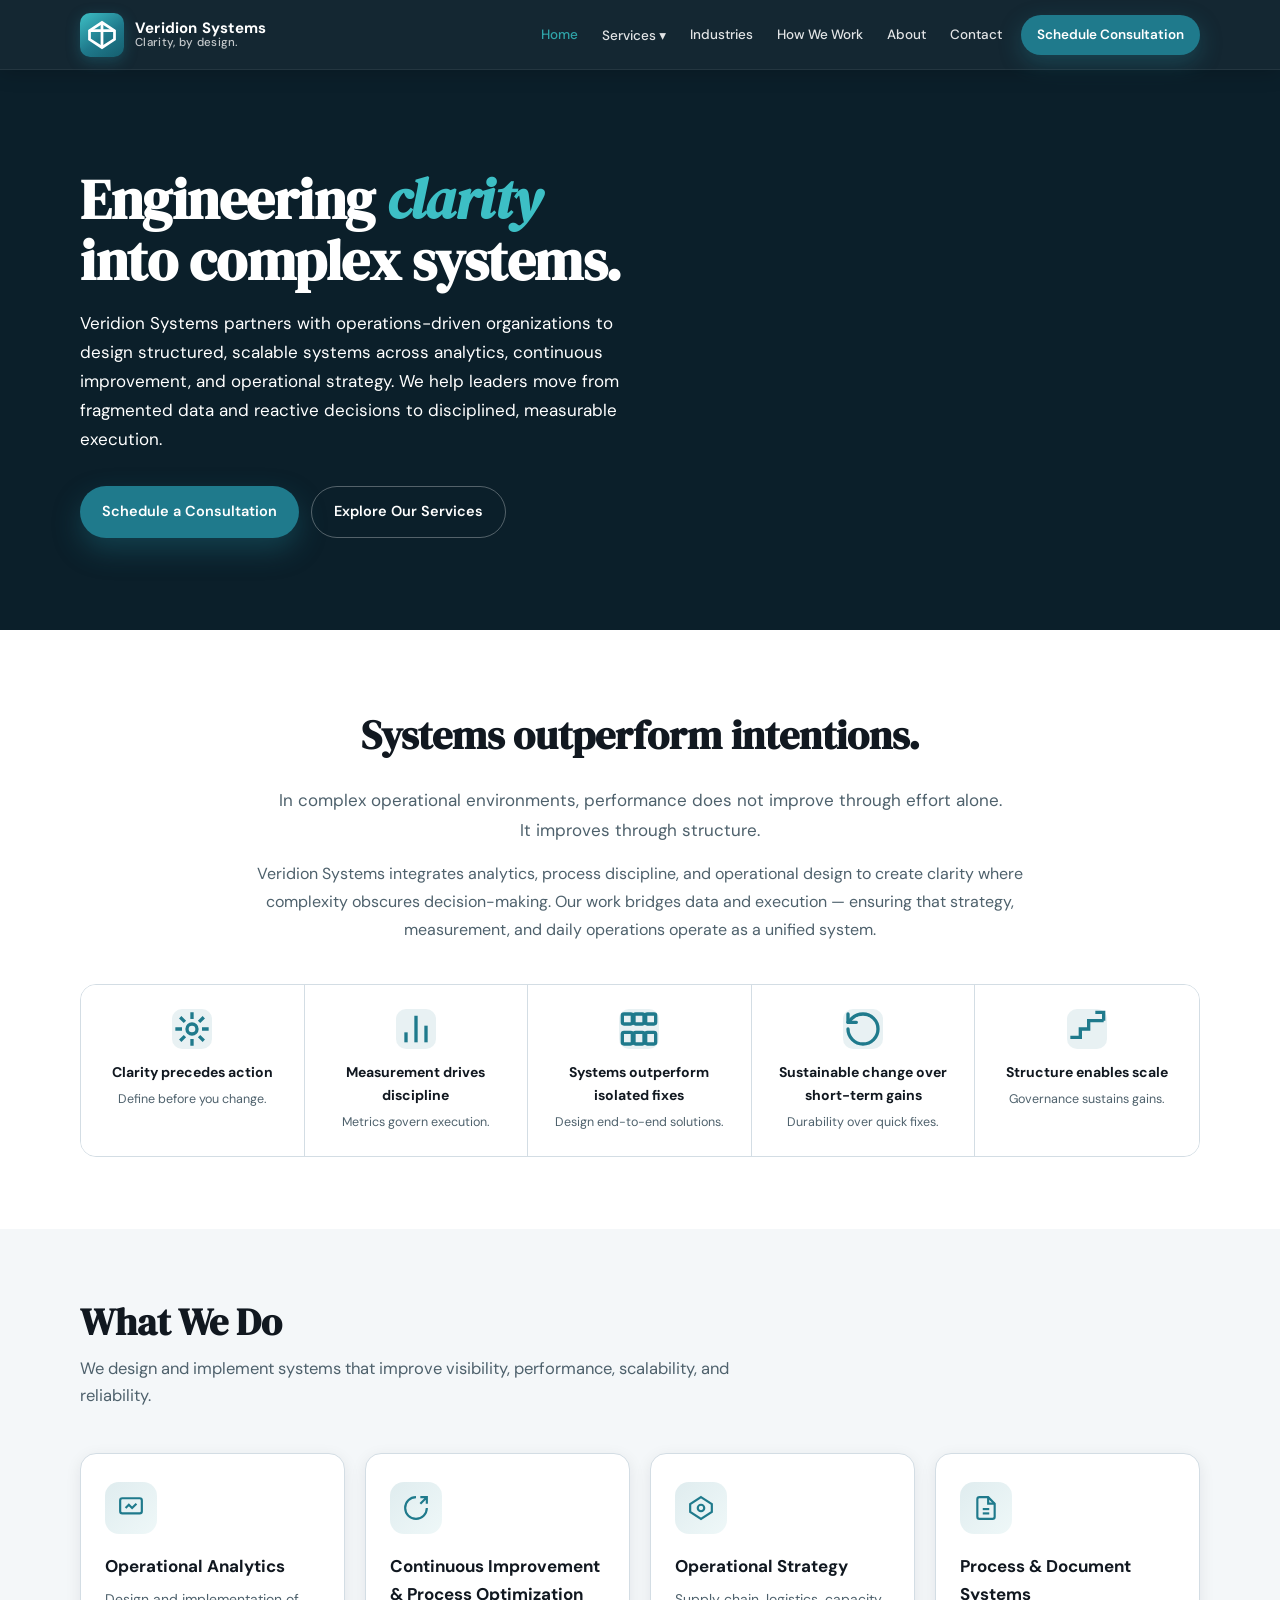
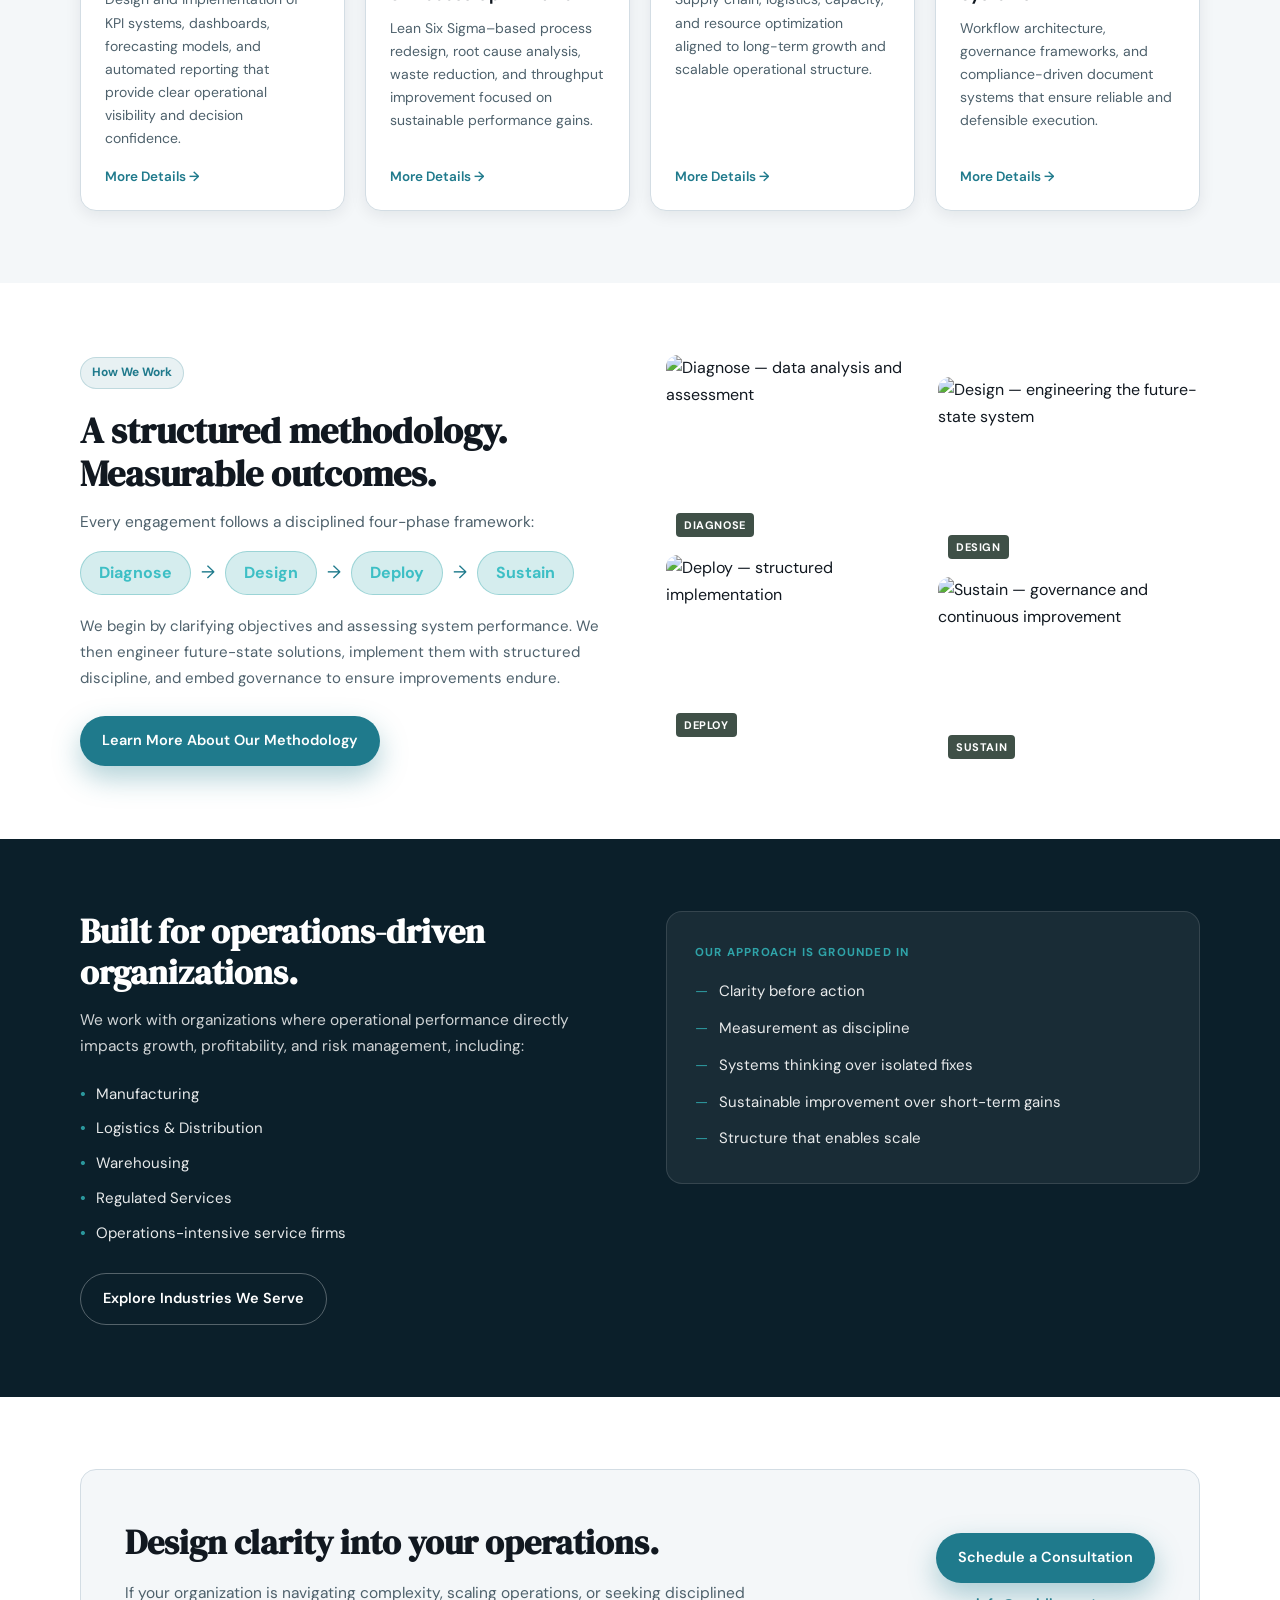
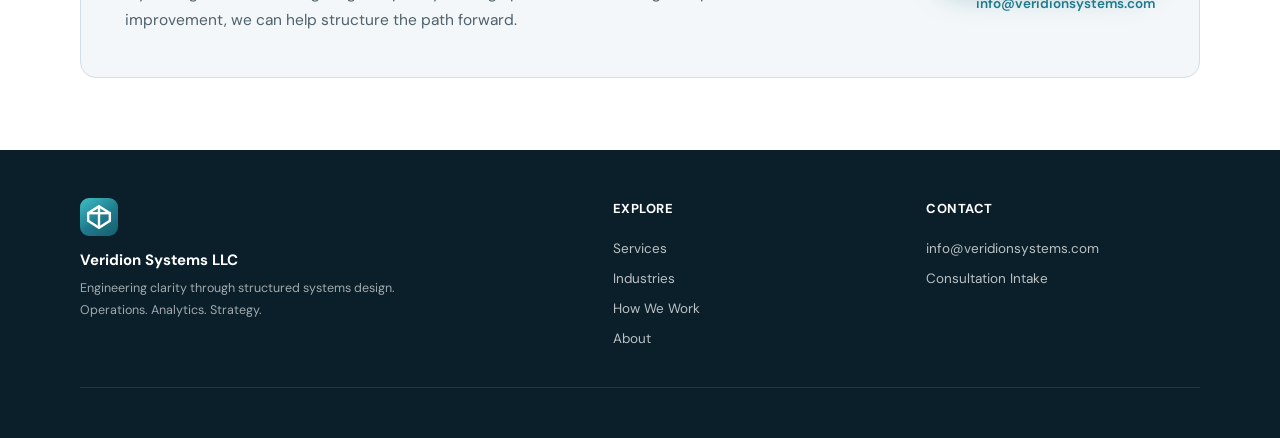
==== commit f0c54ae8: "Add files via upload" ====
--- a/index.html
+++ b/index.html
@@ -245,7 +245,7 @@
       </div>
       <div style="display:flex;flex-direction:column;gap:10px;align-items:flex-end;flex-shrink:0;">
         <a href="contact.html" class="btn btn-primary">Schedule a Consultation</a>
-        <a href="/cdn-cgi/l/email-protection#e980878f86a99f8c9b808d8086879a909a9d8c849ac78a8684" style="font-size:13.5px;color:var(--teal);font-weight:600;"><span class="__cf_email__" data-cfemail="5f363139301f293a2d363b3630312c262c2b3a322c713c3032">[email&#160;protected]</span></a>
+        <a href="mailto:info@veridionsystems.com" style="font-size:13.5px;color:var(--teal);font-weight:600;">info@veridionsystems.com</a>
       </div>
     </div>
   </div>
@@ -269,6 +269,6 @@
       </div>
       <div class="footer-col">
         <h4>Contact</h4>
-        <a href="/cdn-cgi/l/email-protection#11787f777e516774637875787e7f62686265747c623f727e7c"><span class="__cf_email__" data-cfemail="b3daddd5dcf3c5d6c1dad7dadcddc0cac0c7d6dec09dd0dcde">[email&#160;protected]</span></a>
+        <a href="mailto:info@veridionsystems.com">info@veridionsystems.com</a>
         <a href="contact.html">Consultation Intake</a>
         <a h
--- a/assets/css/main.css
+++ b/assets/css/main.css
@@ -1242,35 +1242,59 @@
   .nav {
     display: none;
     position: fixed;
-    top: var(--hdr-h); left: 0; right: 0; bottom: 0;
-    background: rgba(10,25,38,.97);
-    backdrop-filter: blur(16px);
+    top: var(--hdr-h); left: 0; right: 0;
+    height: calc(100vh - var(--hdr-h));
+    background: rgba(10,25,38,.98);
+    backdrop-filter: blur(20px);
+    -webkit-backdrop-filter: blur(20px);
     flex-direction: column;
     align-items: stretch;
-    padding: 10px 16px 40px;
+    padding: 8px 16px 60px;
     gap: 0;
     overflow-y: auto;
+    overflow-x: hidden;
+    -webkit-overflow-scrolling: touch;
     z-index: 999;
-    border-top: 1px solid rgba(255,255,255,.08);
+    border-top: 1px solid rgba(255,255,255,.10);
   }
   .nav.open { display: flex; }
 
   /* Nav links — large tap targets */
   .nav > a,
   .nav .dropdown > a {
-    font-size: 16px;
+    display: block;
+    font-size: 17px;
     font-weight: 600;
-    padding: 15px 16px;
+    padding: 16px 18px;
     border-radius: 10px;
-    color: rgba(255,255,255,.88);
-    border-bottom: 1px solid rgba(255,255,255,.07);
+    color: rgba(255,255,255,.90);
+    border-bottom: 1px solid rgba(255,255,255,.08);
   }
   .nav > a:last-of-type { border-bottom: 0; }
-  .nav > a:hover,
-  .nav > a[aria-current="page"] { color: var(--cyan-light); background: rgba(255,255,255,.05); }
-
-  /* Services sub-links — always visible, indented */
+  .nav > a:active,
+  .nav > a[aria-current="page"] { color: var(--cyan-light); background: rgba(255,255,255,.06); }
+
+  /* Services dropdown — collapsible, controlled by JS adding .open to .dropdown */
   .dropdown { position: static; }
+  .dropdown > a {
+    display: flex !important;
+    align-items: center;
+    justify-content: space-between;
+  }
+  .dropdown > a::after {
+    content: '›';
+    font-size: 20px;
+    line-height: 1;
+    opacity: .6;
+    transform: rotate(90deg);
+    transition: transform .2s;
+    flex-shrink: 0;
+    margin-left: 8px;
+  }
+  .dropdown.open > a::after {
+    transform: rotate(270deg);
+    opacity: 1;
+  }
   .dropdown-panel {
     position: static !important;
     visibility: visible !important;
@@ -1278,32 +1302,38 @@
     pointer-events: auto !important;
     transform: none !important;
     transition: none !important;
-    display: block !important;
+    display: none !important;
     background: rgba(255,255,255,.05);
     border: 0;
-    border-radius: 10px;
+    border-left: 2px solid rgba(47,164,169,.40);
+    border-radius: 0 10px 10px 0;
     box-shadow: none;
-    padding: 4px 6px 8px 8px;
-    margin: 0 0 4px 8px;
-  }
+    padding: 4px 6px 6px 6px;
+    margin: 0 0 6px 18px;
+  }
+  .dropdown.open .dropdown-panel { display: block !important; }
   .dropdown-panel::before { display: none !important; }
   .dropdown-panel a {
-    font-size: 14.5px;
+    display: block;
+    font-size: 15px;
+    font-weight: 500;
     color: rgba(255,255,255,.72);
-    padding: 11px 14px;
+    padding: 12px 14px;
     border-radius: 8px;
     border-bottom: 0;
-  }
-  .dropdown-panel a:hover { background: rgba(255,255,255,.08); color: white; }
+    white-space: normal;
+    line-height: 1.4;
+  }
+  .dropdown-panel a:active { background: rgba(255,255,255,.08); color: white; }
 
   /* CTA button */
   .nav .cta-btn {
-    margin: 14px 0 0 !important;
-    padding: 15px 20px !important;
-    font-size: 15px !important;
+    display: block !important;
+    margin: 16px 0 0 !important;
+    padding: 17px 20px !important;
+    font-size: 16px !important;
     border-radius: 12px !important;
-    text-align: center;
-    justify-content: center;
+    text-align: center !important;
   }
 }
 
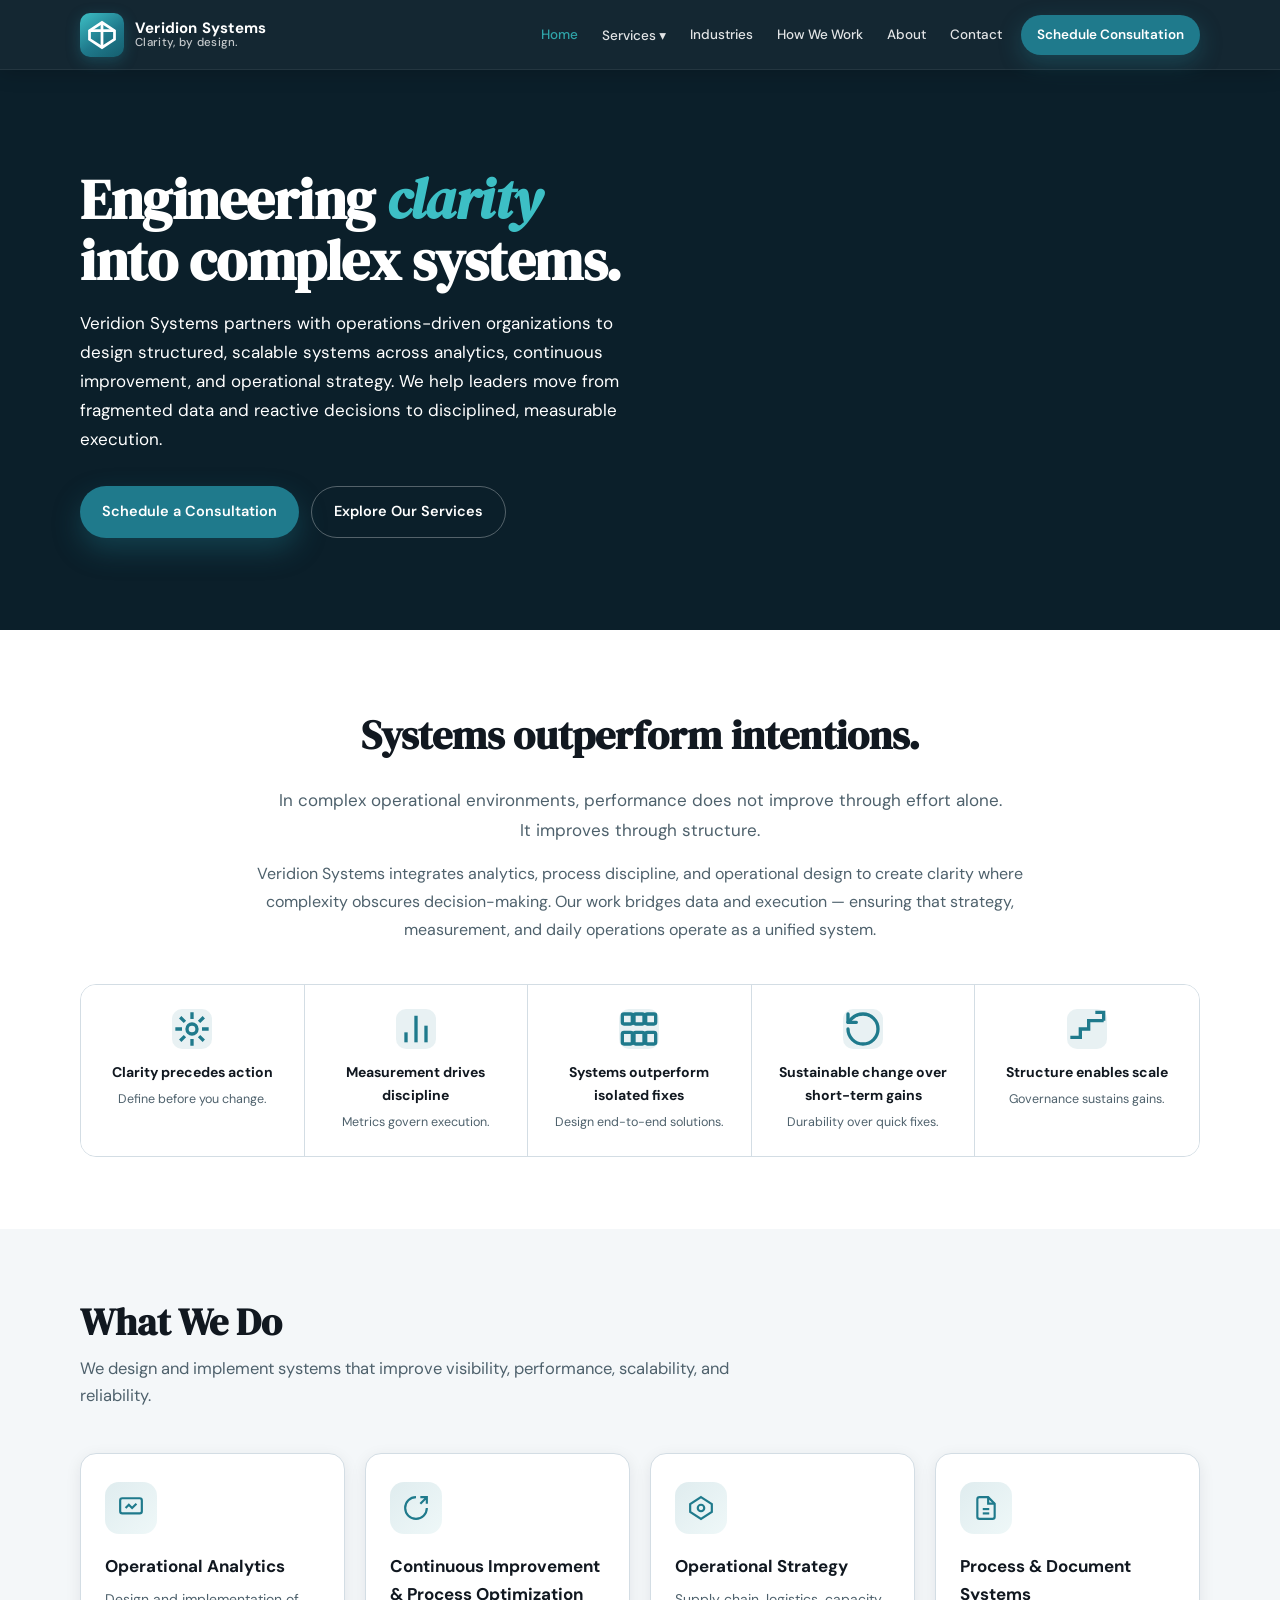
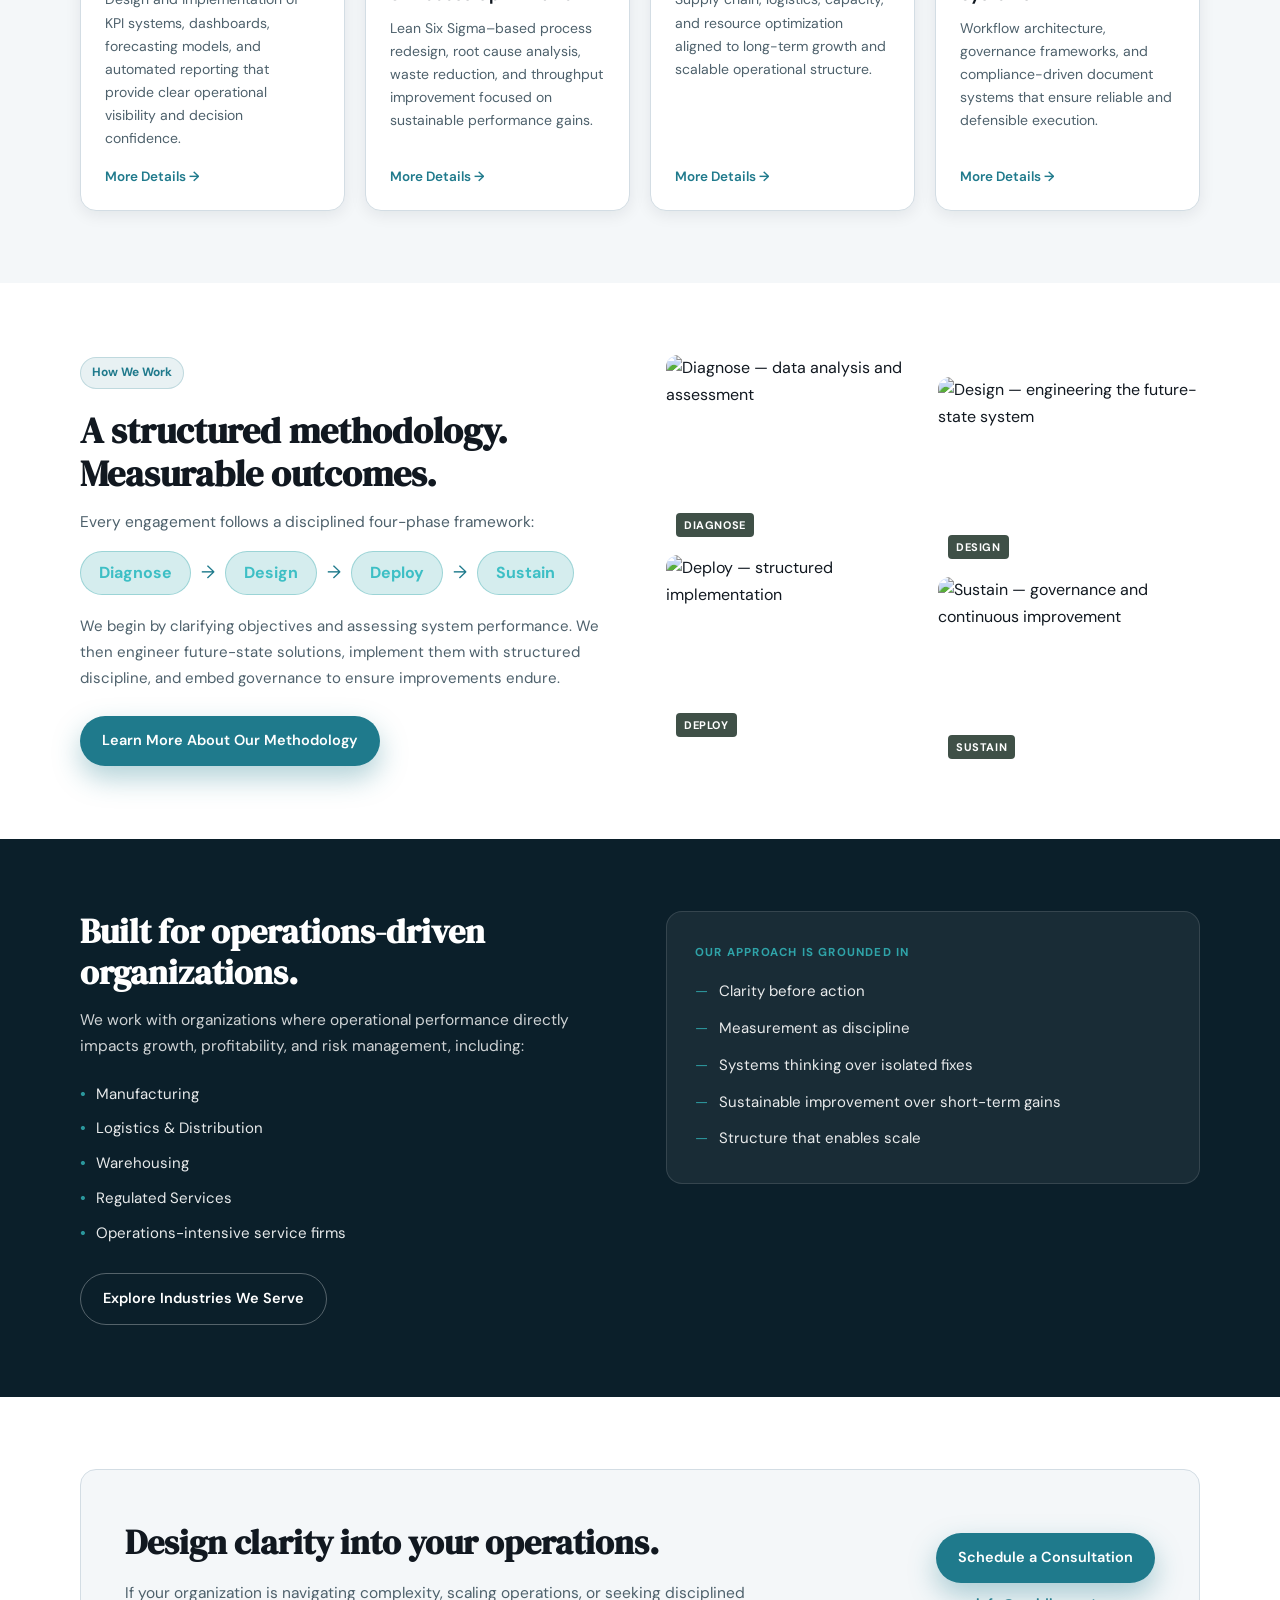
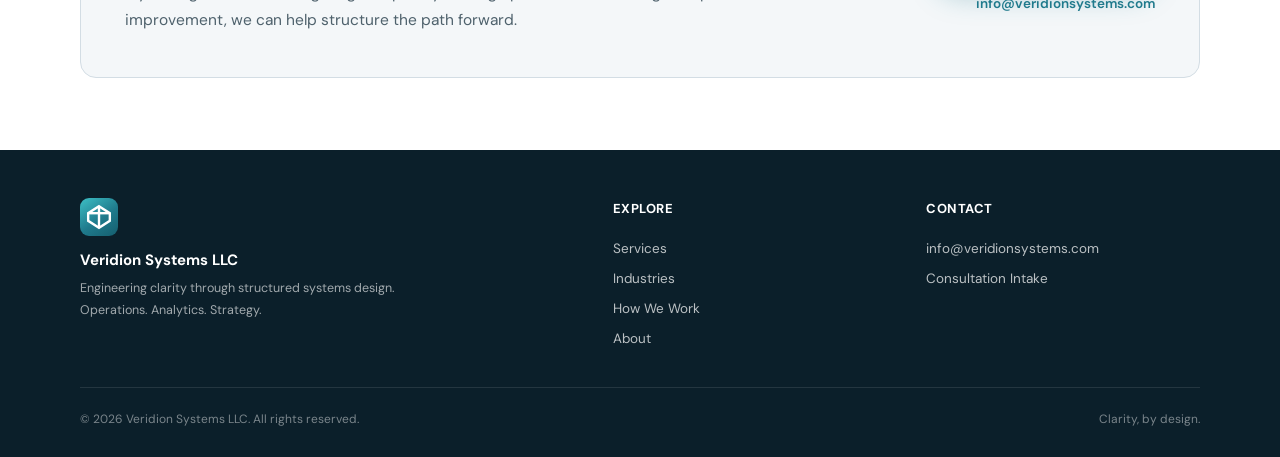
==== commit 0925bf8d: "Add files via upload" ====
--- a/index.html
+++ b/index.html
@@ -271,4 +271,14 @@
         <h4>Contact</h4>
         <a href="mailto:info@veridionsystems.com">info@veridionsystems.com</a>
         <a href="contact.html">Consultation Intake</a>
-        <a h+      </div>
+    </div>
+    <div class="footer-fine">
+      <span>© 2026 Veridion Systems LLC. All rights reserved.</span>
+      <span>Clarity, by design.</span>
+    </div>
+  </div>
+</footer>
+<script src="assets/js/main.js"></script>
+</body>
+</html>
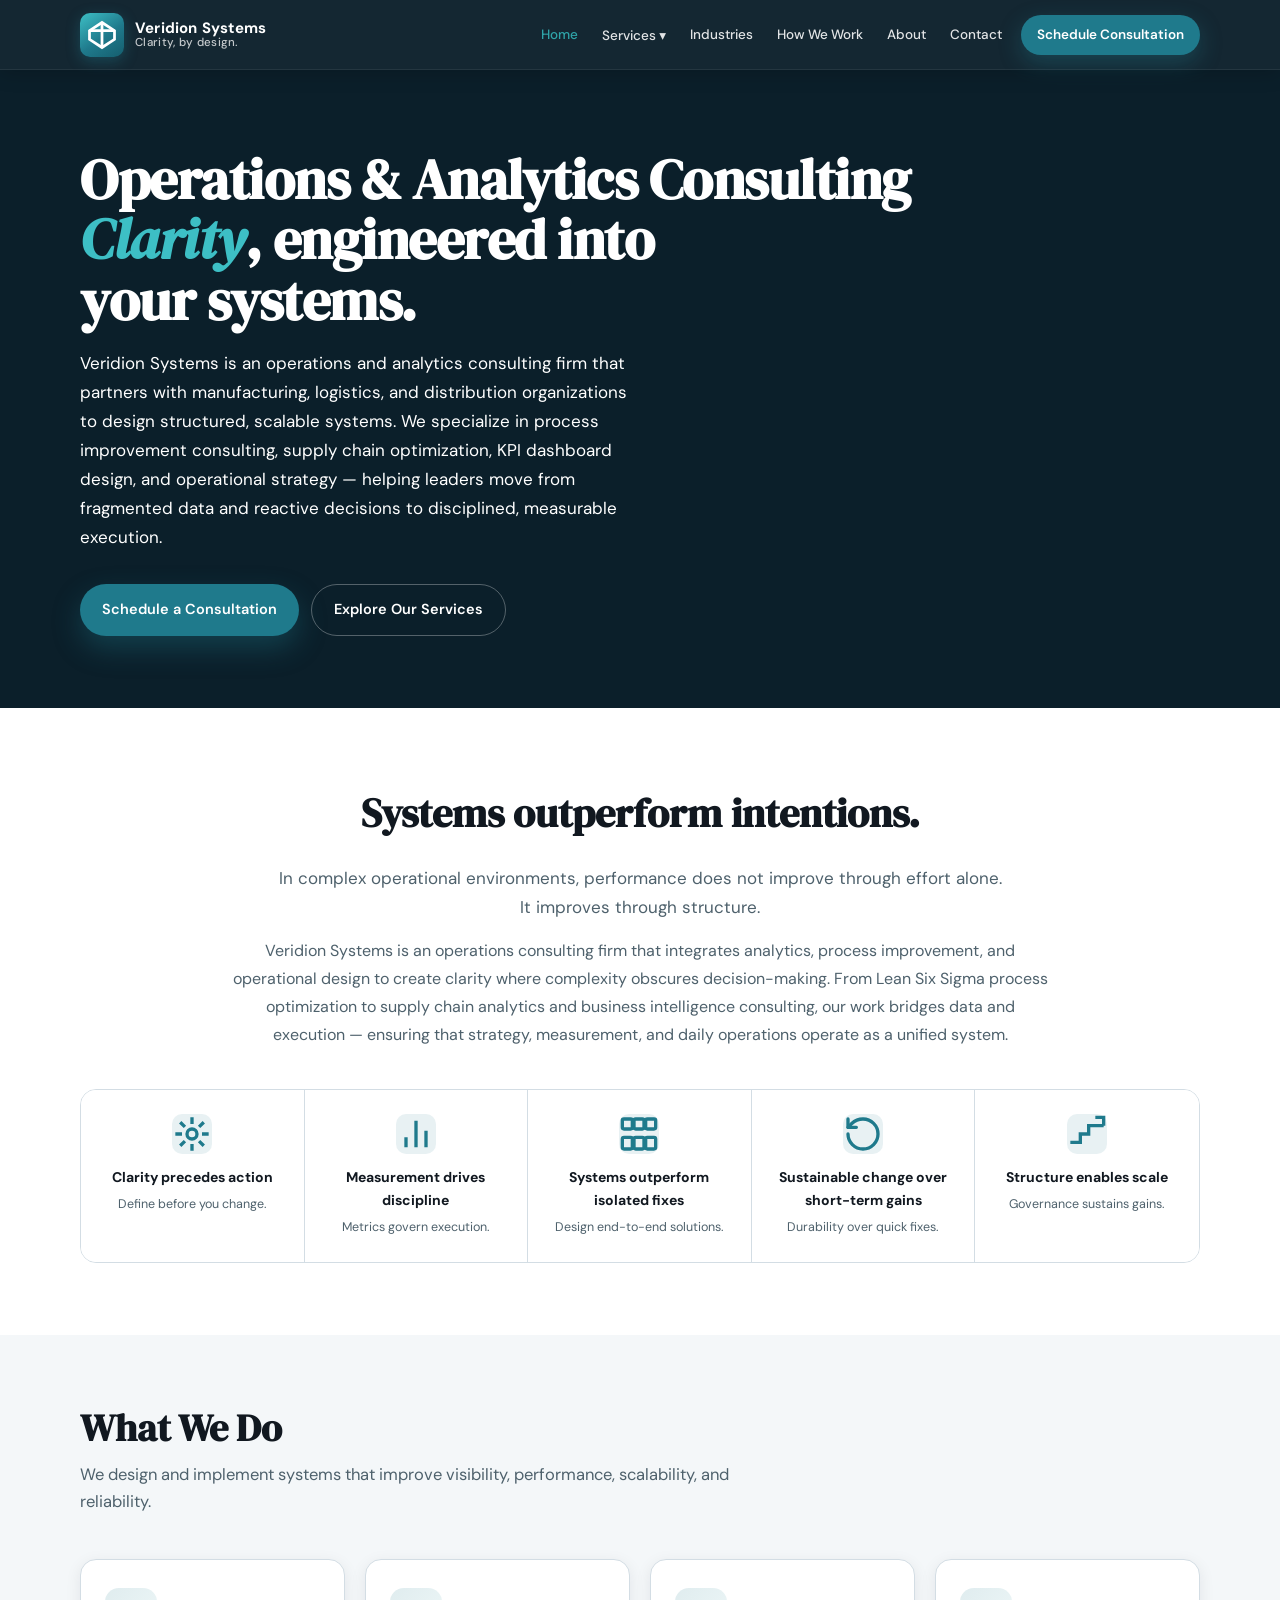
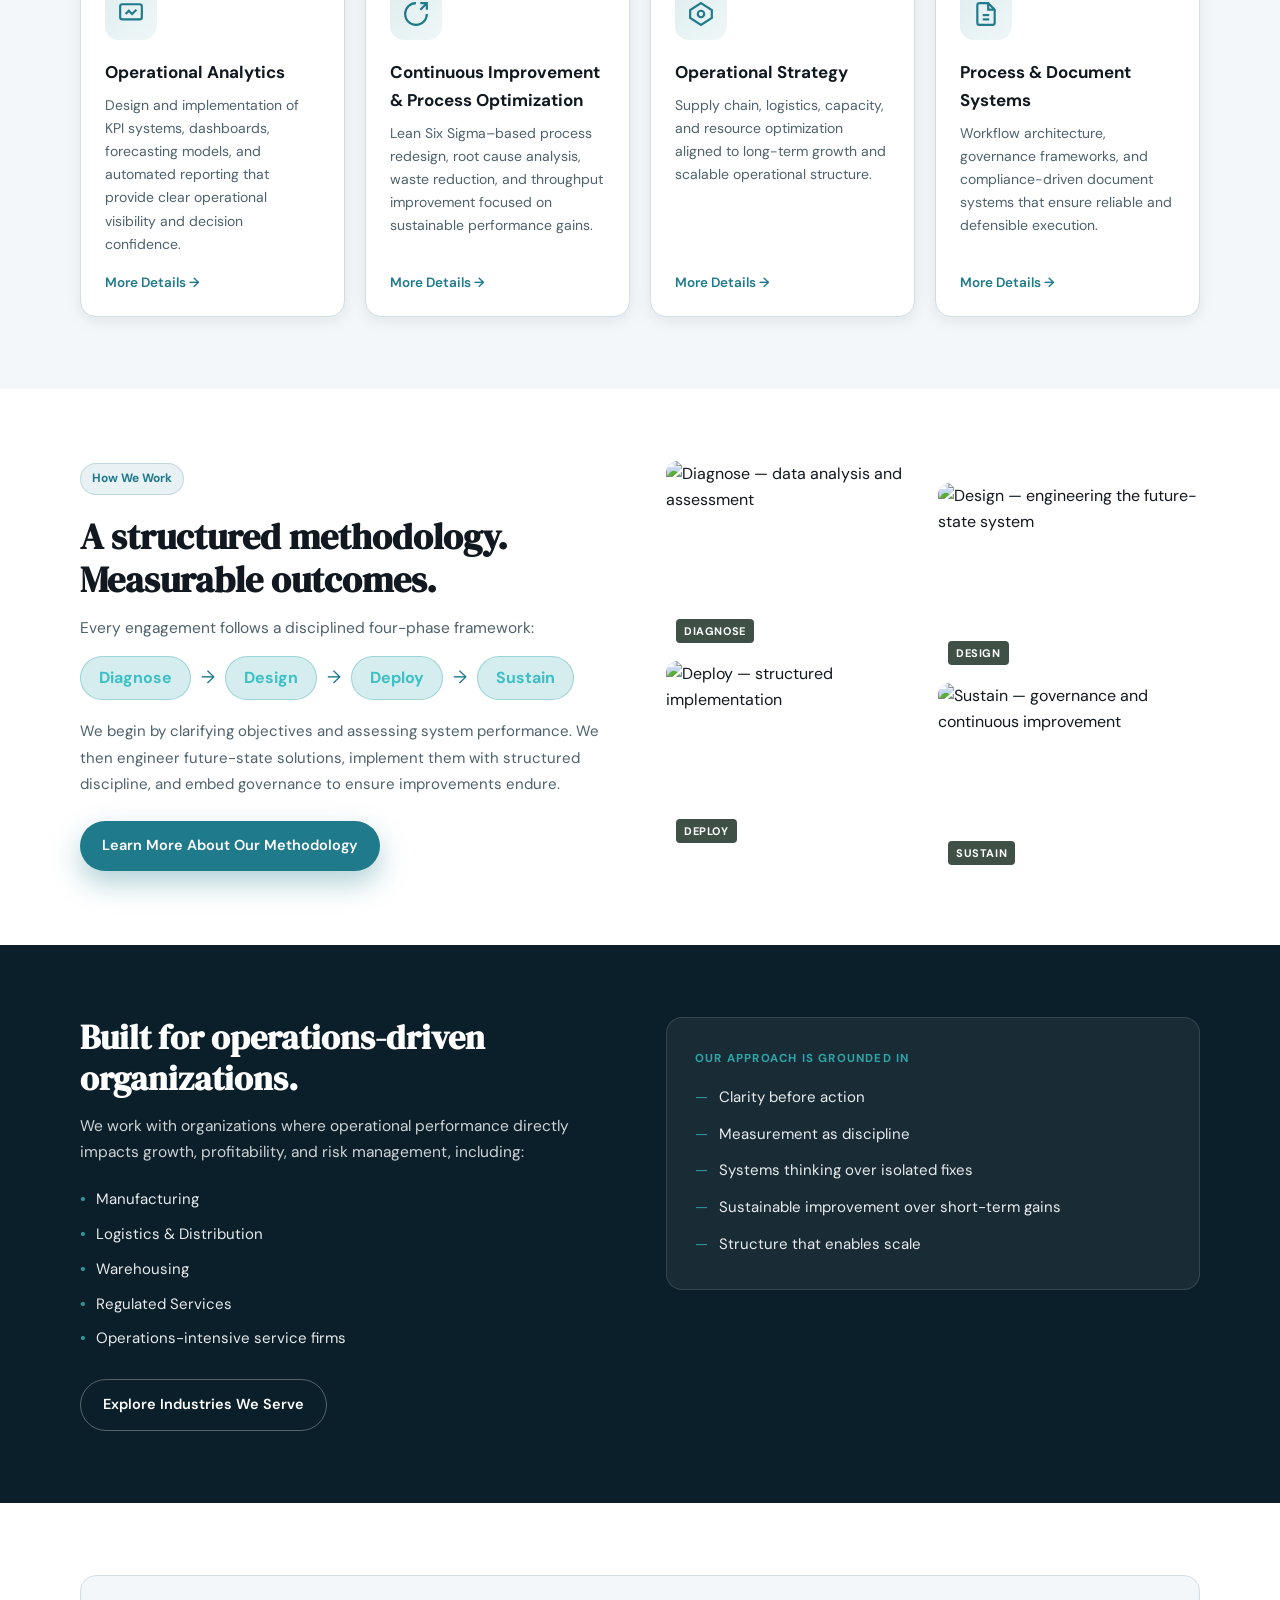
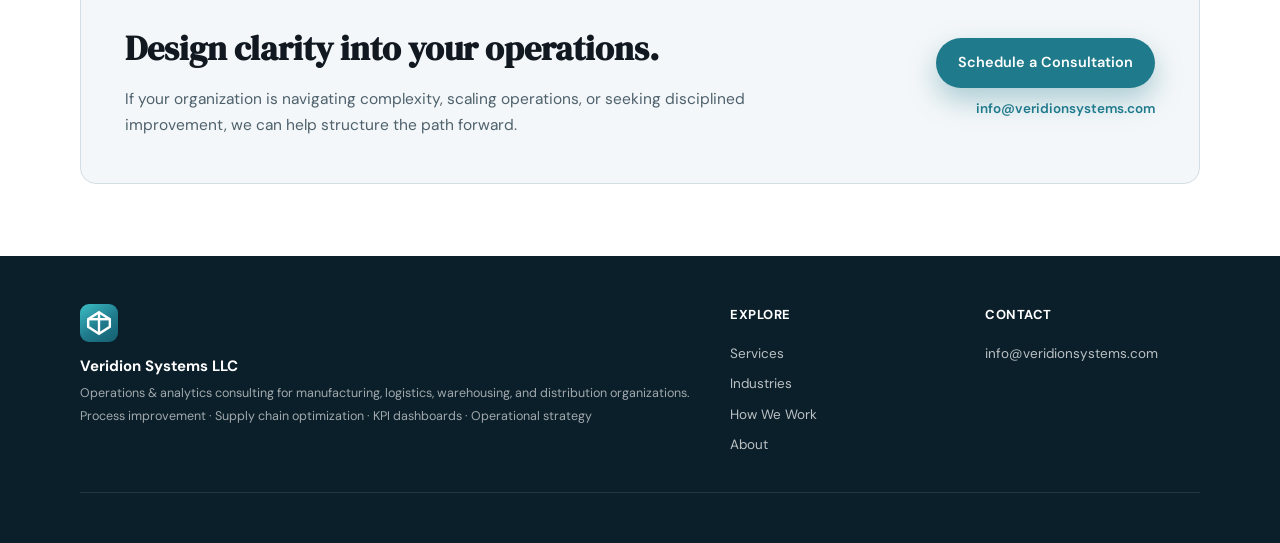
==== commit e178b42f: "Add files via upload" ====
--- a/index.html
+++ b/index.html
@@ -3,8 +3,8 @@
 <head>
   <meta charset="utf-8"/>
   <meta name="viewport" content="width=device-width, initial-scale=1"/>
-  <title>Veridion Systems — Engineering Consulting | Clarity, by design.</title>
-  <meta name="description" content="Veridion Systems partners with operations-driven organizations to design structured, scalable systems across analytics, continuous improvement, and operational strategy."/>
+  <title>Operations &amp; Analytics Consulting | Veridion Systems</title>
+  <meta name="description" content="Veridion Systems is an operations and analytics consulting firm specializing in process improvement, supply chain optimization, KPI dashboards, and operational strategy for manufacturing, logistics, and distribution organizations."/>
   <link rel="stylesheet" href="assets/css/main.css"/>
 </head>
 <body>
@@ -48,11 +48,9 @@
 <section class="hero">
   <div class="container">
     <div class="hero-inner">
-      <h1 class="fade-up fade-up-d1">Engineering <em>clarity</em><br>into complex systems.</h1>
+      <h1 class="fade-up fade-up-d1"><span style="white-space:nowrap;">Operations &amp; Analytics Consulting</span><br><em>Clarity</em>, engineered into your systems.</h1>
       <p class="fade-up fade-up-d2">
-        Veridion Systems partners with operations-driven organizations to design structured, scalable systems across analytics,
-        continuous improvement, and operational strategy. We help leaders move from fragmented data and reactive decisions
-        to disciplined, measurable execution.
+        Veridion Systems is an operations and analytics consulting firm that partners with manufacturing, logistics, and distribution organizations to design structured, scalable systems. We specialize in process improvement consulting, supply chain optimization, KPI dashboard design, and operational strategy — helping leaders move from fragmented data and reactive decisions to disciplined, measurable execution.
       </p>
       <div class="btn-row fade-up fade-up-d3">
         <a href="contact.html" class="btn btn-primary">Schedule a Consultation</a>
@@ -72,9 +70,7 @@
         It improves through structure.
       </p>
       <p style="font-size:16px;color:var(--muted);line-height:1.75;">
-        Veridion Systems integrates analytics, process discipline, and operational design to create clarity where complexity
-        obscures decision-making. Our work bridges data and execution — ensuring that strategy, measurement, and daily operations
-        operate as a unified system.
+        Veridion Systems is an operations consulting firm that integrates analytics, process improvement, and operational design to create clarity where complexity obscures decision-making. From Lean Six Sigma process optimization to supply chain analytics and business intelligence consulting, our work bridges data and execution — ensuring that strategy, measurement, and daily operations operate as a unified system.
       </p>
     </div>
 
@@ -102,7 +98,7 @@
         <h4>Sustainable change over short-term gains</h4>
         <p>Durability over quick fixes.</p>
       </div>
-      <div class="principle-item">
+      <div class="principle-item principle-item--last">
         <div class="p-icon"><svg viewBox="0 0 24 24" fill="none" stroke="currentColor" stroke-width="2"><polyline points="22,7 13,7 13,12 8,12 8,17 2,17"/><polyline points="17,2 22,2 22,7"/></svg></div>
         <h4>Structure enables scale</h4>
         <p>Governance sustains gains.</p>
@@ -235,7 +231,7 @@
 <!-- CTA -->
 <section class="section">
   <div class="container">
-    <div style="display:grid;grid-template-columns:1fr auto;gap:40px;align-items:center;background:var(--bg);border:1px solid var(--border);border-radius:var(--radius);padding:44px;" data-reveal>
+    <div class="home-cta-grid" style="display:grid;grid-template-columns:1fr auto;gap:40px;align-items:center;background:var(--bg);border:1px solid var(--border);border-radius:var(--radius);padding:44px;" data-reveal>
       <div>
         <h2 class="serif" style="font-size:clamp(24px,2.8vw,34px);margin-bottom:10px;">Design clarity into your operations.</h2>
         <p style="color:var(--muted);font-size:15.5px;line-height:1.7;max-width:620px;">
@@ -243,7 +239,7 @@
           we can help structure the path forward.
         </p>
       </div>
-      <div style="display:flex;flex-direction:column;gap:10px;align-items:flex-end;flex-shrink:0;">
+      <div class="home-cta-actions" style="display:flex;flex-direction:column;gap:10px;align-items:flex-end;flex-shrink:0;">
         <a href="contact.html" class="btn btn-primary">Schedule a Consultation</a>
         <a href="mailto:info@veridionsystems.com" style="font-size:13.5px;color:var(--teal);font-weight:600;">info@veridionsystems.com</a>
       </div>
@@ -257,8 +253,8 @@
       <div class="footer-brand">
         <div class="brand-logo-sm"><svg viewBox="0 0 24 24" fill="none" stroke="white" stroke-width="2.2"><polygon points="12,2 22,8.5 22,15.5 12,22 2,15.5 2,8.5"/><line x1="12" y1="2" x2="12" y2="22"/><line x1="2" y1="8.5" x2="22" y2="8.5"/></svg></div>
         <strong>Veridion Systems LLC</strong>
-        <p>Engineering clarity through structured systems design.</p>
-        <p>Operations. Analytics. Strategy.</p>
+        <p>Operations &amp; analytics consulting for manufacturing, logistics, warehousing, and distribution organizations.</p>
+        <p>Process improvement · Supply chain optimization · KPI dashboards · Operational strategy</p>
       </div>
       <div class="footer-col">
         <h4>Explore</h4>
@@ -270,15 +266,4 @@
       <div class="footer-col">
         <h4>Contact</h4>
         <a href="mailto:info@veridionsystems.com">info@veridionsystems.com</a>
-        <a href="contact.html">Consultation Intake</a>
-      </div>
-    </div>
-    <div class="footer-fine">
-      <span>© 2026 Veridion Systems LLC. All rights reserved.</span>
-      <span>Clarity, by design.</span>
-    </div>
-  </div>
-</footer>
-<script src="assets/js/main.js"></script>
-</body>
-</html>+        <a href
--- a/assets/css/main.css
+++ b/assets/css/main.css
@@ -1358,9 +1358,26 @@
 /* ── GRIDS: stack all 2-col/3-col/4-col on mobile ── */
 @media (max-width: 640px) {
   .grid-4, .grid-3, .grid-2 { grid-template-columns: 1fr !important; }
-  .fw-steps { flex-wrap: wrap; gap: 6px; justify-content: center; }
-  .fw-step { flex-shrink: 0; }
-  .fw-arrow { font-size: 12px; }
+  .fw-steps {
+    flex-direction: column;
+    align-items: center;
+    gap: 0;
+    width: 100%;
+  }
+  .fw-step span {
+    display: block;
+    text-align: center;
+    padding: 12px 20px;
+    font-size: 15px;
+  }
+  .fw-arrow {
+    display: block;
+    text-align: center;
+    font-size: 22px;
+    line-height: 1;
+    padding: 2px 0;
+    transform: rotate(90deg);
+  }
 }
 
 /* ── INLINE-GRID SECTIONS (home, about — written with style="") ── */
@@ -1474,7 +1491,6 @@
 /* ── FRAMEWORK BANNER ── */
 @media (max-width: 640px) {
   .framework-banner { padding: 28px 22px; }
-  .fw-steps { flex-wrap: wrap; }
 }
 
 /* ── FOOTER ── */
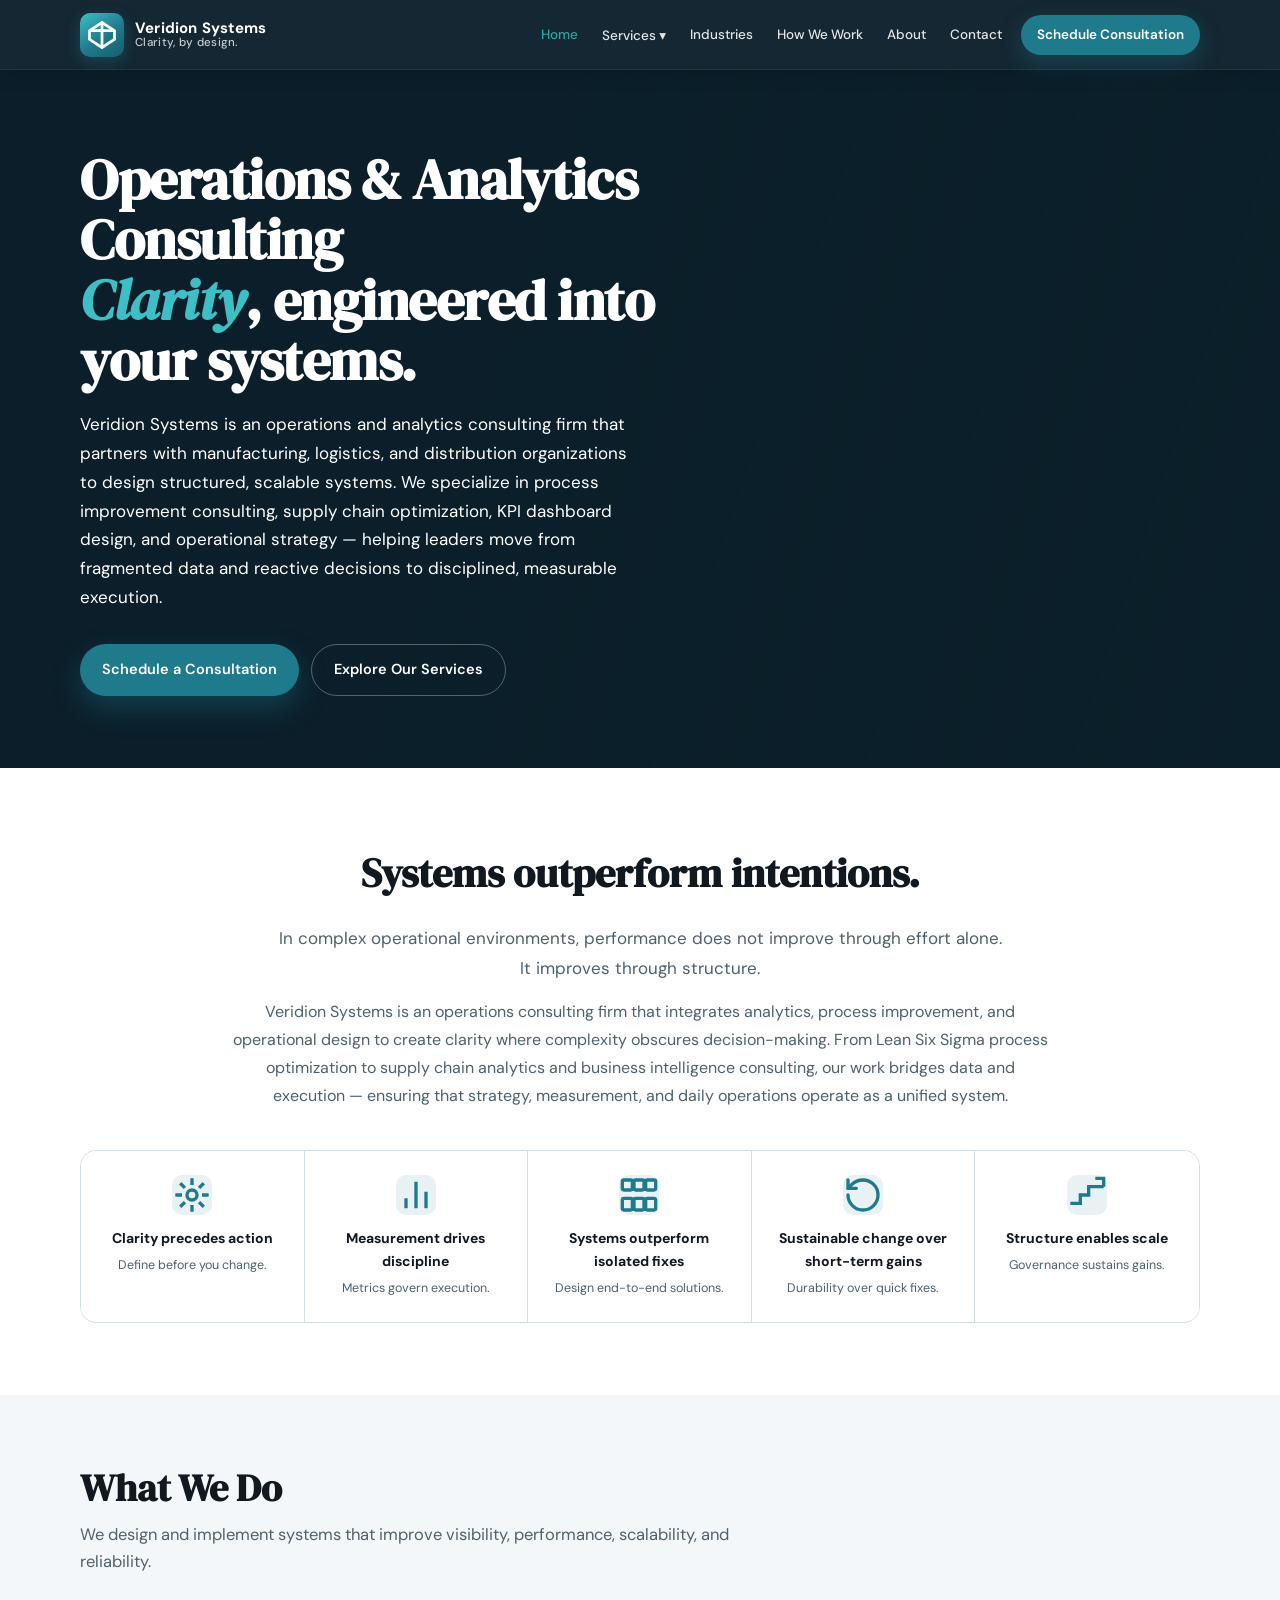
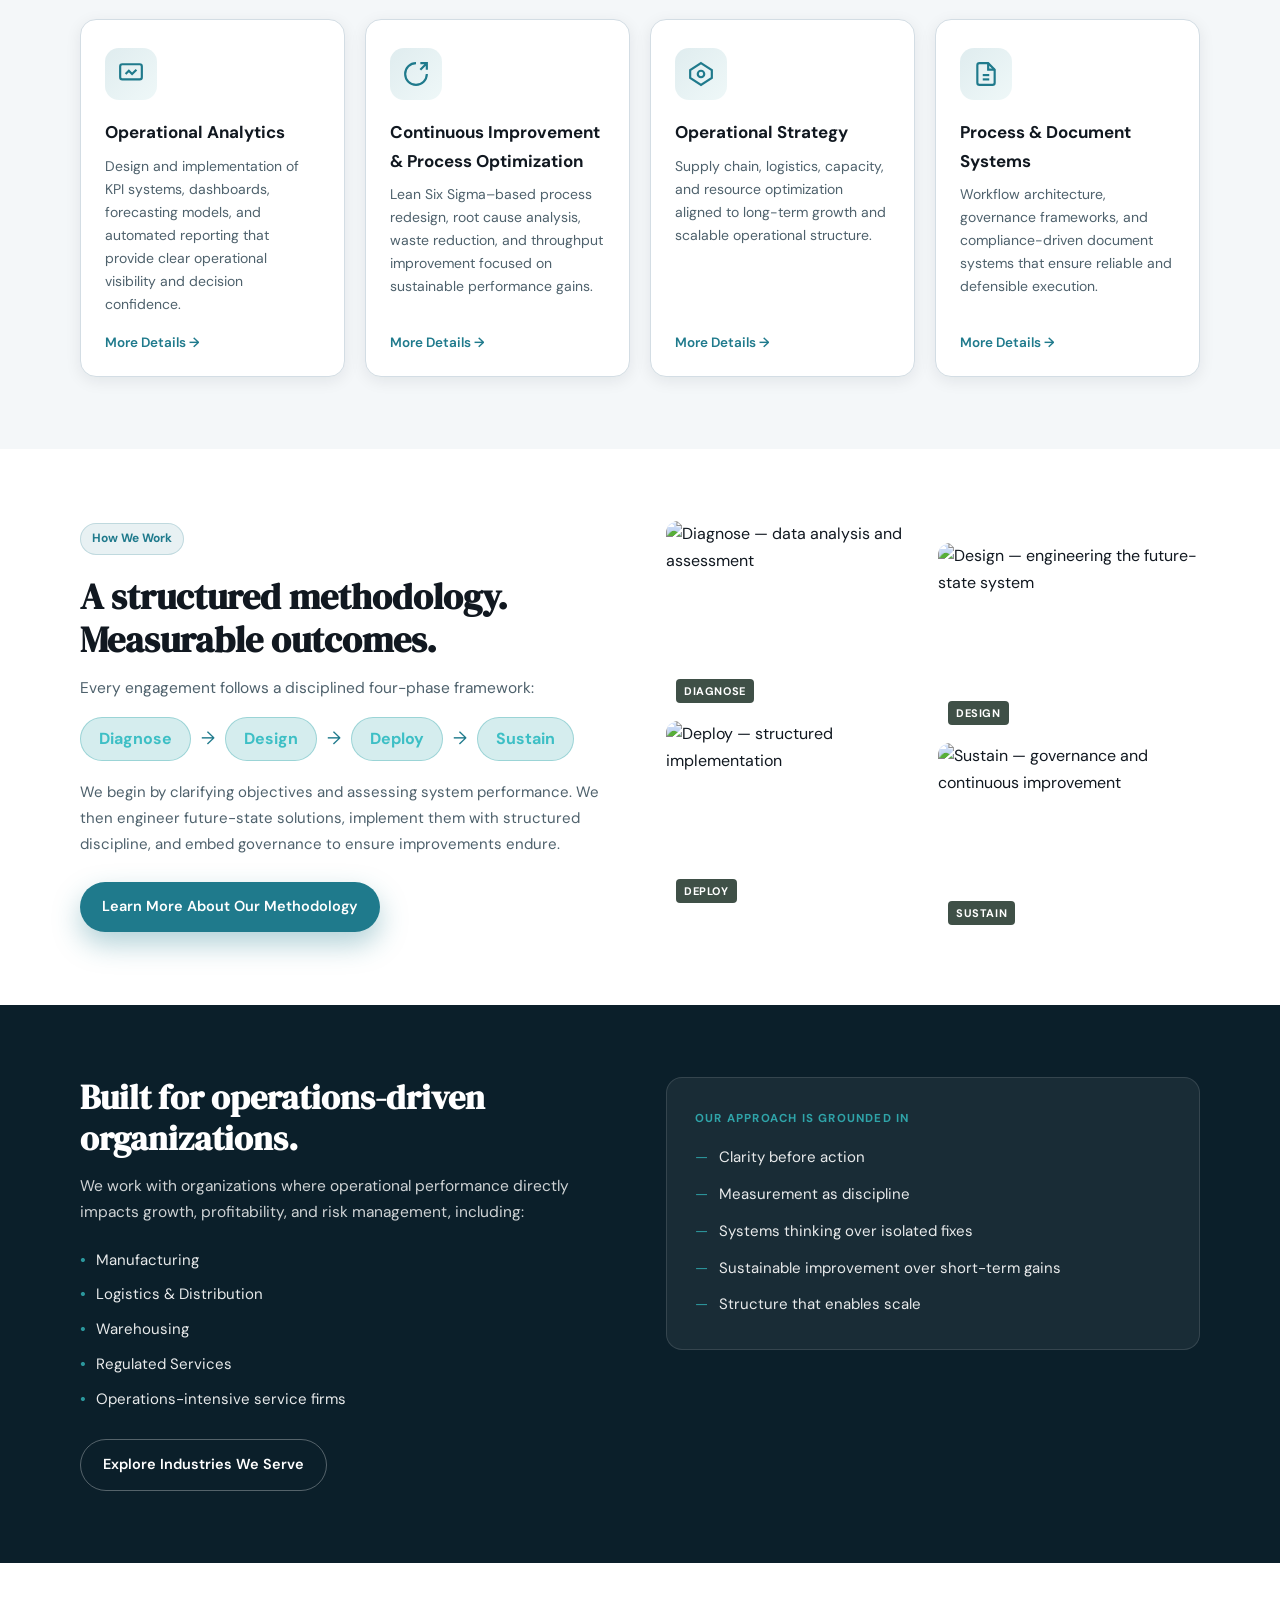
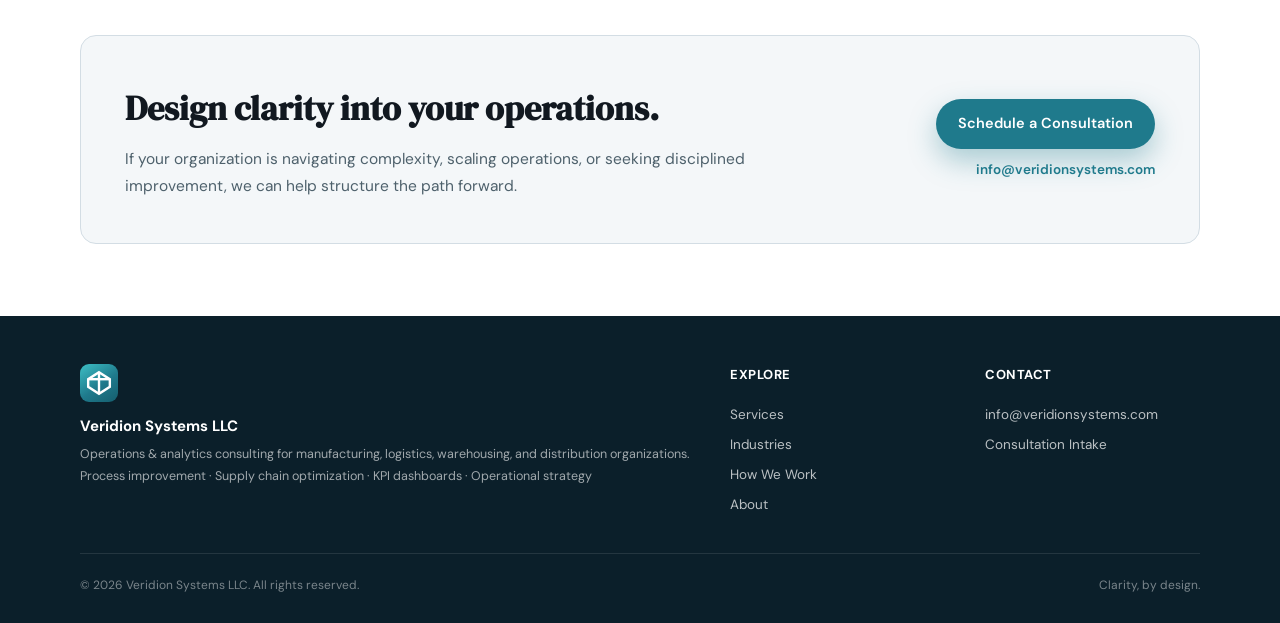
==== commit 84e392e2: "Add files via upload" ====
--- a/index.html
+++ b/index.html
@@ -48,7 +48,7 @@
 <section class="hero">
   <div class="container">
     <div class="hero-inner">
-      <h1 class="fade-up fade-up-d1"><span style="white-space:nowrap;">Operations &amp; Analytics Consulting</span><br><em>Clarity</em>, engineered into your systems.</h1>
+      <h1 class="fade-up fade-up-d1">Operations &amp; Analytics<br>Consulting<br><em>Clarity</em>, engineered into your systems.</h1>
       <p class="fade-up fade-up-d2">
         Veridion Systems is an operations and analytics consulting firm that partners with manufacturing, logistics, and distribution organizations to design structured, scalable systems. We specialize in process improvement consulting, supply chain optimization, KPI dashboard design, and operational strategy — helping leaders move from fragmented data and reactive decisions to disciplined, measurable execution.
       </p>
@@ -266,4 +266,15 @@
       <div class="footer-col">
         <h4>Contact</h4>
         <a href="mailto:info@veridionsystems.com">info@veridionsystems.com</a>
-        <a href+        <a href="contact.html">Consultation Intake</a>
+      </div>
+    </div>
+    <div class="footer-fine">
+      <span>© 2026 Veridion Systems LLC. All rights reserved.</span>
+      <span>Clarity, by design.</span>
+    </div>
+  </div>
+</footer>
+<script src="assets/js/main.js"></script>
+</body>
+</html>
--- a/assets/css/main.css
+++ b/assets/css/main.css
@@ -1510,3 +1510,10 @@
   }
 }
 
+/* ── HERO H1 MOBILE ── */
+@media (max-width: 760px) {
+  .hero h1 { font-size: clamp(26px, 7vw, 42px); line-height: 1.15; }
+}
+@media (max-width: 480px) {
+  .hero h1 { font-size: clamp(22px, 8vw, 32px); line-height: 1.2; }
+}
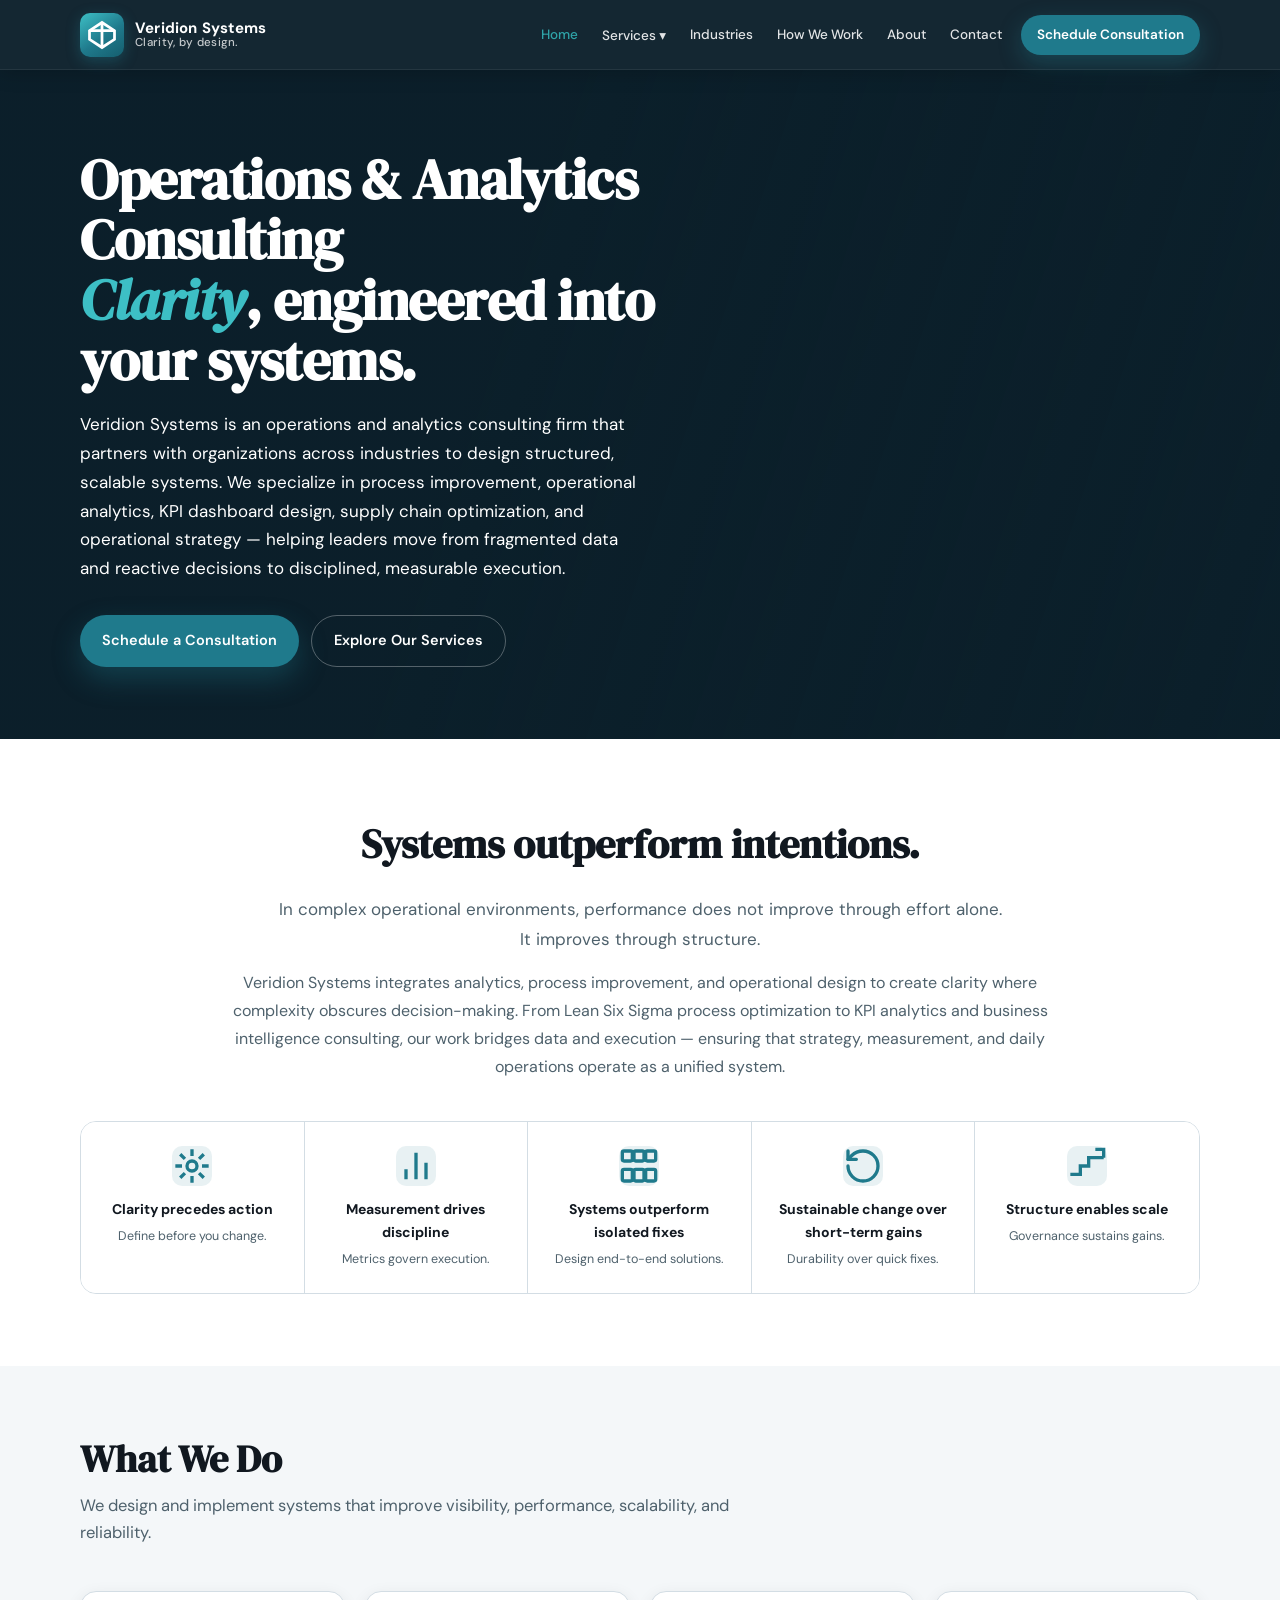
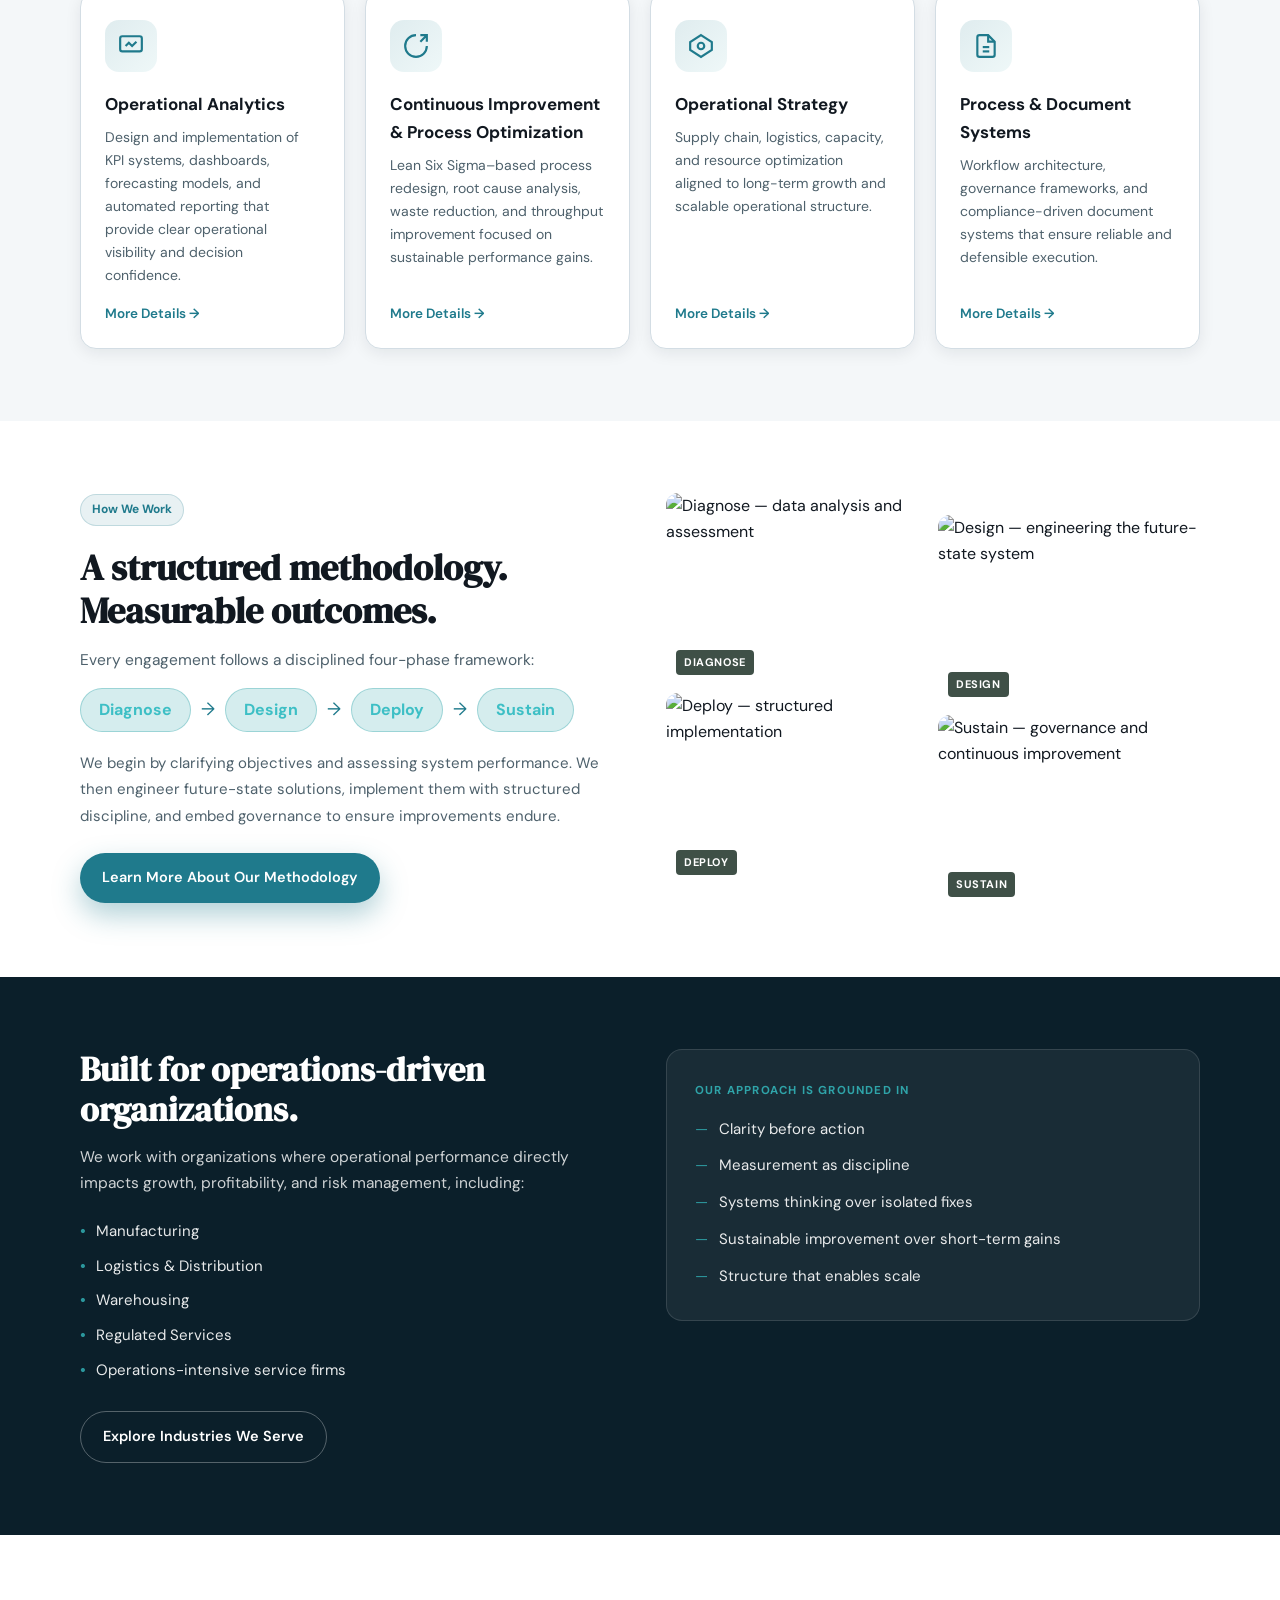
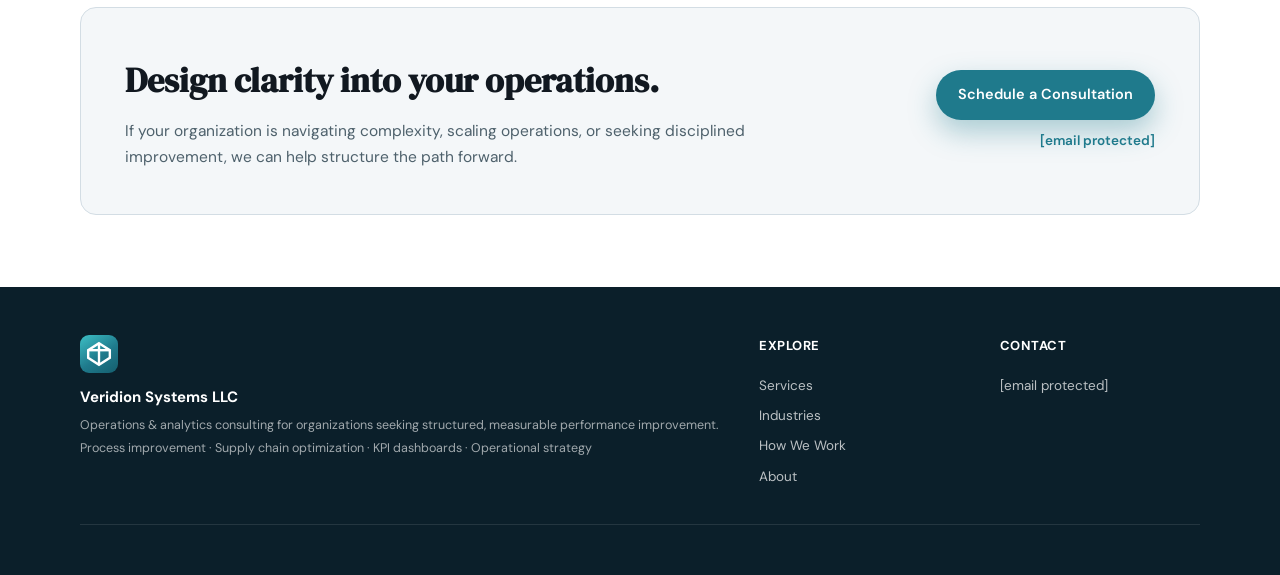
==== commit 41279d02: "Add files via upload" ====
--- a/index.html
+++ b/index.html
@@ -4,7 +4,7 @@
   <meta charset="utf-8"/>
   <meta name="viewport" content="width=device-width, initial-scale=1"/>
   <title>Operations &amp; Analytics Consulting | Veridion Systems</title>
-  <meta name="description" content="Veridion Systems is an operations and analytics consulting firm specializing in process improvement, supply chain optimization, KPI dashboards, and operational strategy for manufacturing, logistics, and distribution organizations."/>
+  <meta name="description" content="Veridion Systems is an operations and analytics consulting firm specializing in process improvement, operational analytics, KPI dashboards, supply chain optimization, and operational strategy for organizations seeking structured, measurable performance improvement."/>
   <link rel="stylesheet" href="assets/css/main.css"/>
 </head>
 <body>
@@ -50,7 +50,7 @@
     <div class="hero-inner">
       <h1 class="fade-up fade-up-d1">Operations &amp; Analytics<br>Consulting<br><em>Clarity</em>, engineered into your systems.</h1>
       <p class="fade-up fade-up-d2">
-        Veridion Systems is an operations and analytics consulting firm that partners with manufacturing, logistics, and distribution organizations to design structured, scalable systems. We specialize in process improvement consulting, supply chain optimization, KPI dashboard design, and operational strategy — helping leaders move from fragmented data and reactive decisions to disciplined, measurable execution.
+        Veridion Systems is an operations and analytics consulting firm that partners with organizations across industries to design structured, scalable systems. We specialize in process improvement, operational analytics, KPI dashboard design, supply chain optimization, and operational strategy — helping leaders move from fragmented data and reactive decisions to disciplined, measurable execution.
       </p>
       <div class="btn-row fade-up fade-up-d3">
         <a href="contact.html" class="btn btn-primary">Schedule a Consultation</a>
@@ -70,7 +70,7 @@
         It improves through structure.
       </p>
       <p style="font-size:16px;color:var(--muted);line-height:1.75;">
-        Veridion Systems is an operations consulting firm that integrates analytics, process improvement, and operational design to create clarity where complexity obscures decision-making. From Lean Six Sigma process optimization to supply chain analytics and business intelligence consulting, our work bridges data and execution — ensuring that strategy, measurement, and daily operations operate as a unified system.
+        Veridion Systems integrates analytics, process improvement, and operational design to create clarity where complexity obscures decision-making. From Lean Six Sigma process optimization to KPI analytics and business intelligence consulting, our work bridges data and execution — ensuring that strategy, measurement, and daily operations operate as a unified system.
       </p>
     </div>
 
@@ -241,7 +241,7 @@
       </div>
       <div class="home-cta-actions" style="display:flex;flex-direction:column;gap:10px;align-items:flex-end;flex-shrink:0;">
         <a href="contact.html" class="btn btn-primary">Schedule a Consultation</a>
-        <a href="mailto:info@veridionsystems.com" style="font-size:13.5px;color:var(--teal);font-weight:600;">info@veridionsystems.com</a>
+        <a href="/cdn-cgi/l/email-protection#ddb4b3bbb29dabb8afb4b9b4b2b3aea4aea9b8b0aef3beb2b0" style="font-size:13.5px;color:var(--teal);font-weight:600;"><span class="__cf_email__" data-cfemail="89e0e7efe6c9ffecfbe0ede0e6e7faf0fafdece4faa7eae6e4">[email&#160;protected]</span></a>
       </div>
     </div>
   </div>
@@ -253,7 +253,7 @@
       <div class="footer-brand">
         <div class="brand-logo-sm"><svg viewBox="0 0 24 24" fill="none" stroke="white" stroke-width="2.2"><polygon points="12,2 22,8.5 22,15.5 12,22 2,15.5 2,8.5"/><line x1="12" y1="2" x2="12" y2="22"/><line x1="2" y1="8.5" x2="22" y2="8.5"/></svg></div>
         <strong>Veridion Systems LLC</strong>
-        <p>Operations &amp; analytics consulting for manufacturing, logistics, warehousing, and distribution organizations.</p>
+        <p>Operations &amp; analytics consulting for organizations seeking structured, measurable performance improvement.</p>
         <p>Process improvement · Supply chain optimization · KPI dashboards · Operational strategy</p>
       </div>
       <div class="footer-col">
@@ -265,16 +265,5 @@
       </div>
       <div class="footer-col">
         <h4>Contact</h4>
-        <a href="mailto:info@veridionsystems.com">info@veridionsystems.com</a>
-        <a href="contact.html">Consultation Intake</a>
-      </div>
-    </div>
-    <div class="footer-fine">
-      <span>© 2026 Veridion Systems LLC. All rights reserved.</span>
-      <span>Clarity, by design.</span>
-    </div>
-  </div>
-</footer>
-<script src="assets/js/main.js"></script>
-</body>
-</html>+        <a href="/cdn-cgi/l/email-protection#21484f474e615744534845484e4f52585255444c520f424e4c"><span class="__cf_email__" data-cfemail="1970777f76596f7c6b707d7076776a606a6d7c746a377a7674">[email&#160;protected]</span></a>
+        <a href
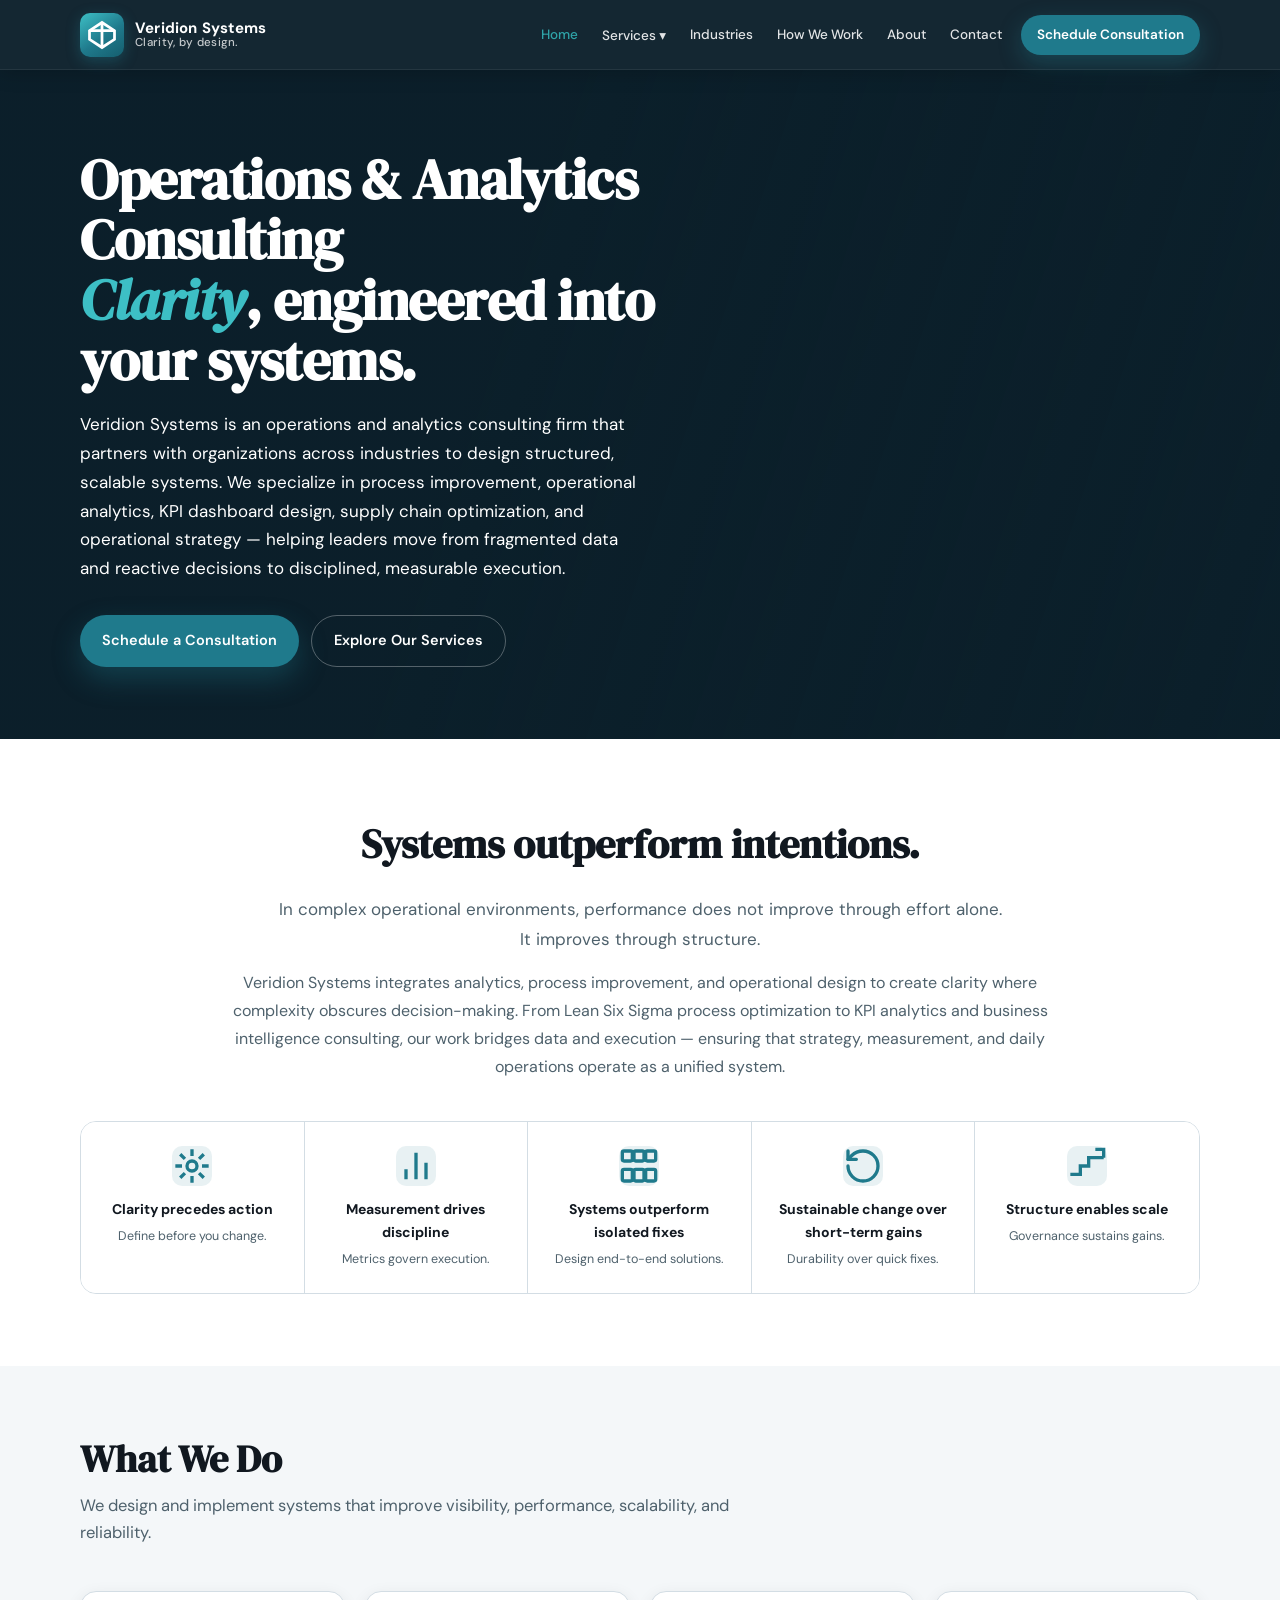
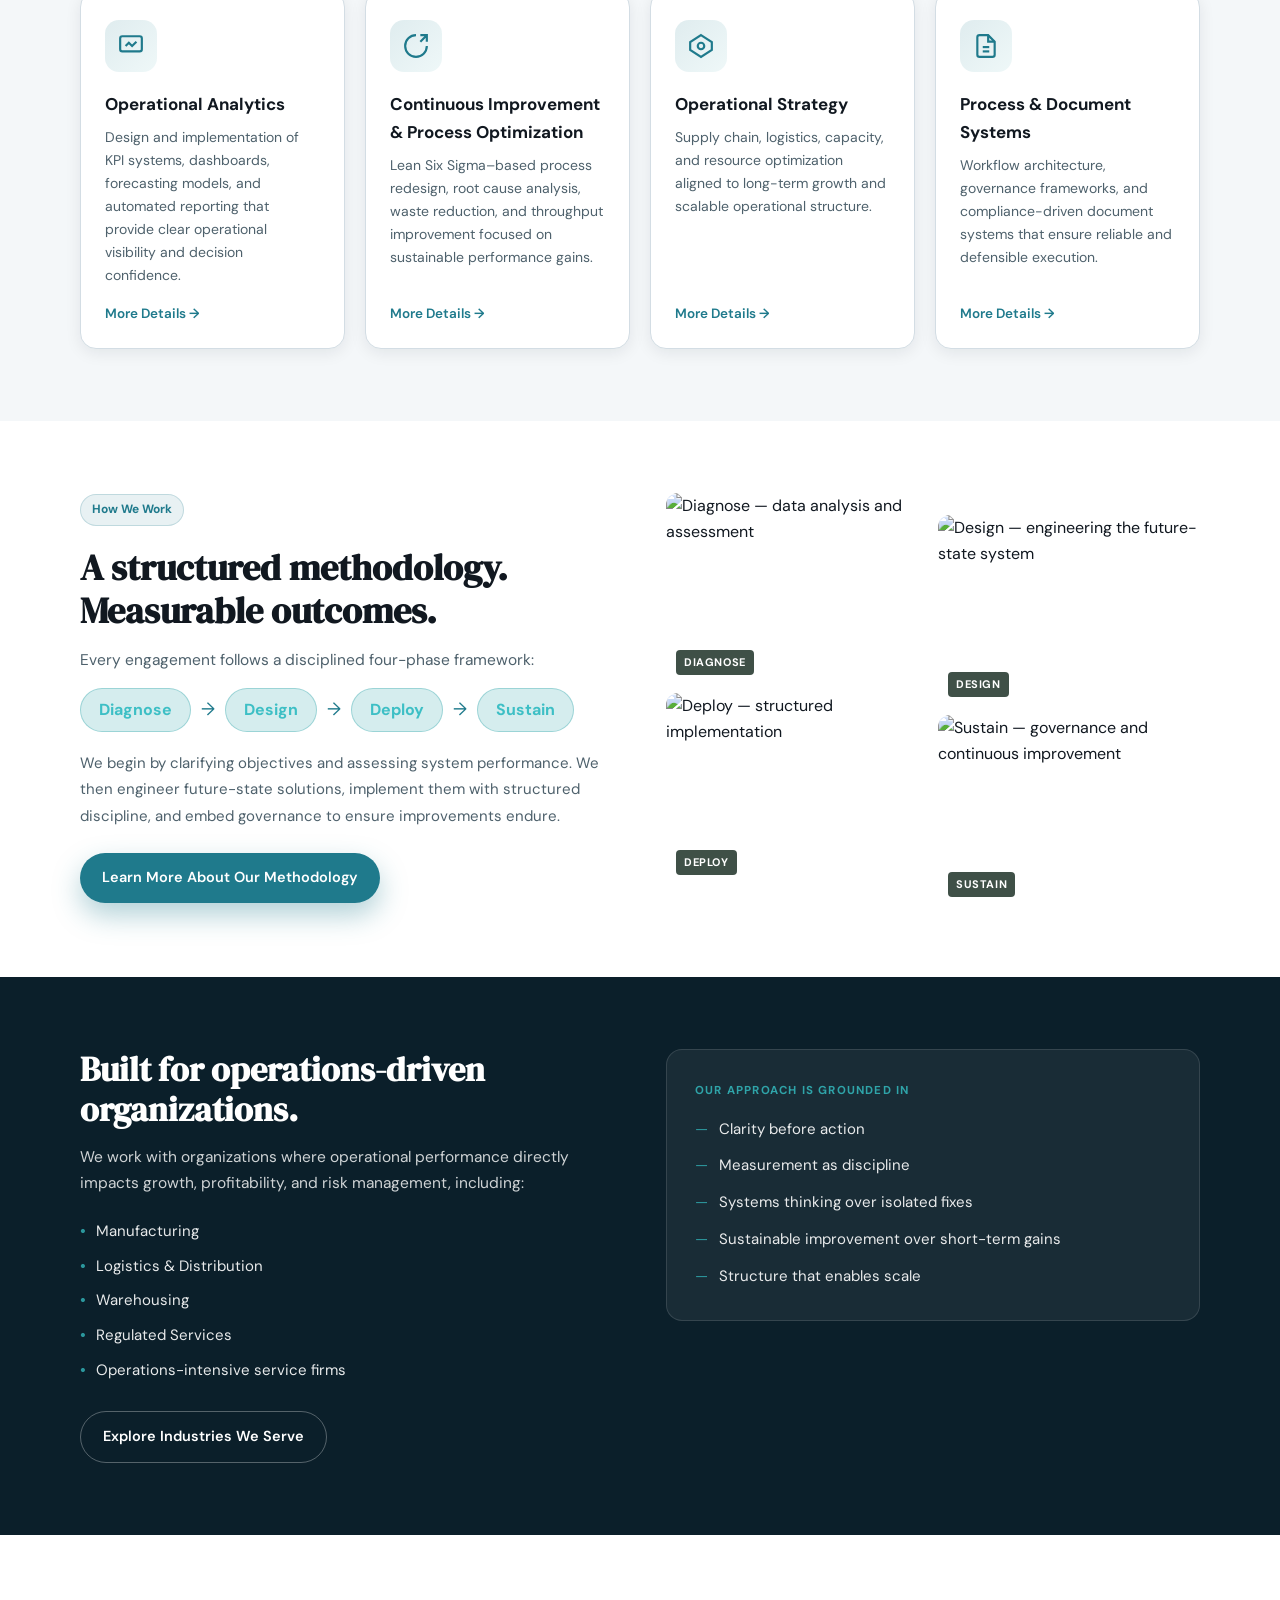
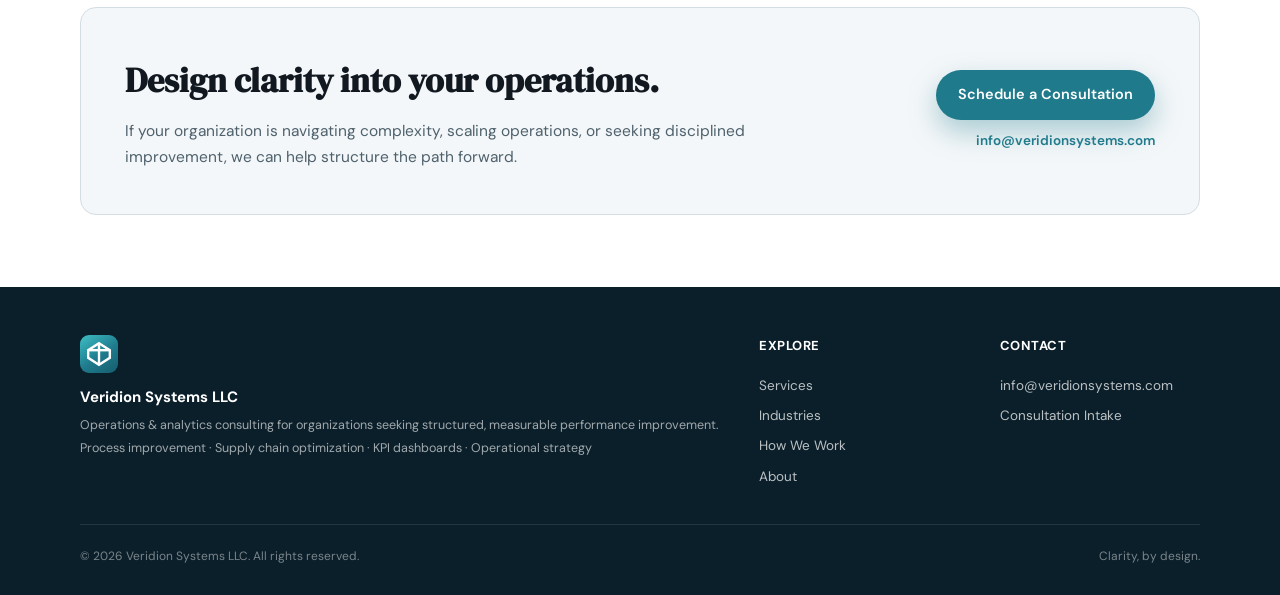
==== commit 78567195: "Add files via upload" ====
--- a/index.html
+++ b/index.html
@@ -241,7 +241,7 @@
       </div>
       <div class="home-cta-actions" style="display:flex;flex-direction:column;gap:10px;align-items:flex-end;flex-shrink:0;">
         <a href="contact.html" class="btn btn-primary">Schedule a Consultation</a>
-        <a href="/cdn-cgi/l/email-protection#ddb4b3bbb29dabb8afb4b9b4b2b3aea4aea9b8b0aef3beb2b0" style="font-size:13.5px;color:var(--teal);font-weight:600;"><span class="__cf_email__" data-cfemail="89e0e7efe6c9ffecfbe0ede0e6e7faf0fafdece4faa7eae6e4">[email&#160;protected]</span></a>
+        <a href="mailto:info@veridionsystems.com" style="font-size:13.5px;color:var(--teal);font-weight:600;">info@veridionsystems.com</a>
       </div>
     </div>
   </div>
@@ -265,5 +265,16 @@
       </div>
       <div class="footer-col">
         <h4>Contact</h4>
-        <a href="/cdn-cgi/l/email-protection#21484f474e615744534845484e4f52585255444c520f424e4c"><span class="__cf_email__" data-cfemail="1970777f76596f7c6b707d7076776a606a6d7c746a377a7674">[email&#160;protected]</span></a>
-        <a href+        <a href="mailto:info@veridionsystems.com">info@veridionsystems.com</a>
+        <a href="contact.html">Consultation Intake</a>
+      </div>
+    </div>
+    <div class="footer-fine">
+      <span>© 2026 Veridion Systems LLC. All rights reserved.</span>
+      <span>Clarity, by design.</span>
+    </div>
+  </div>
+</footer>
+<script src="assets/js/main.js"></script>
+</body>
+</html>
